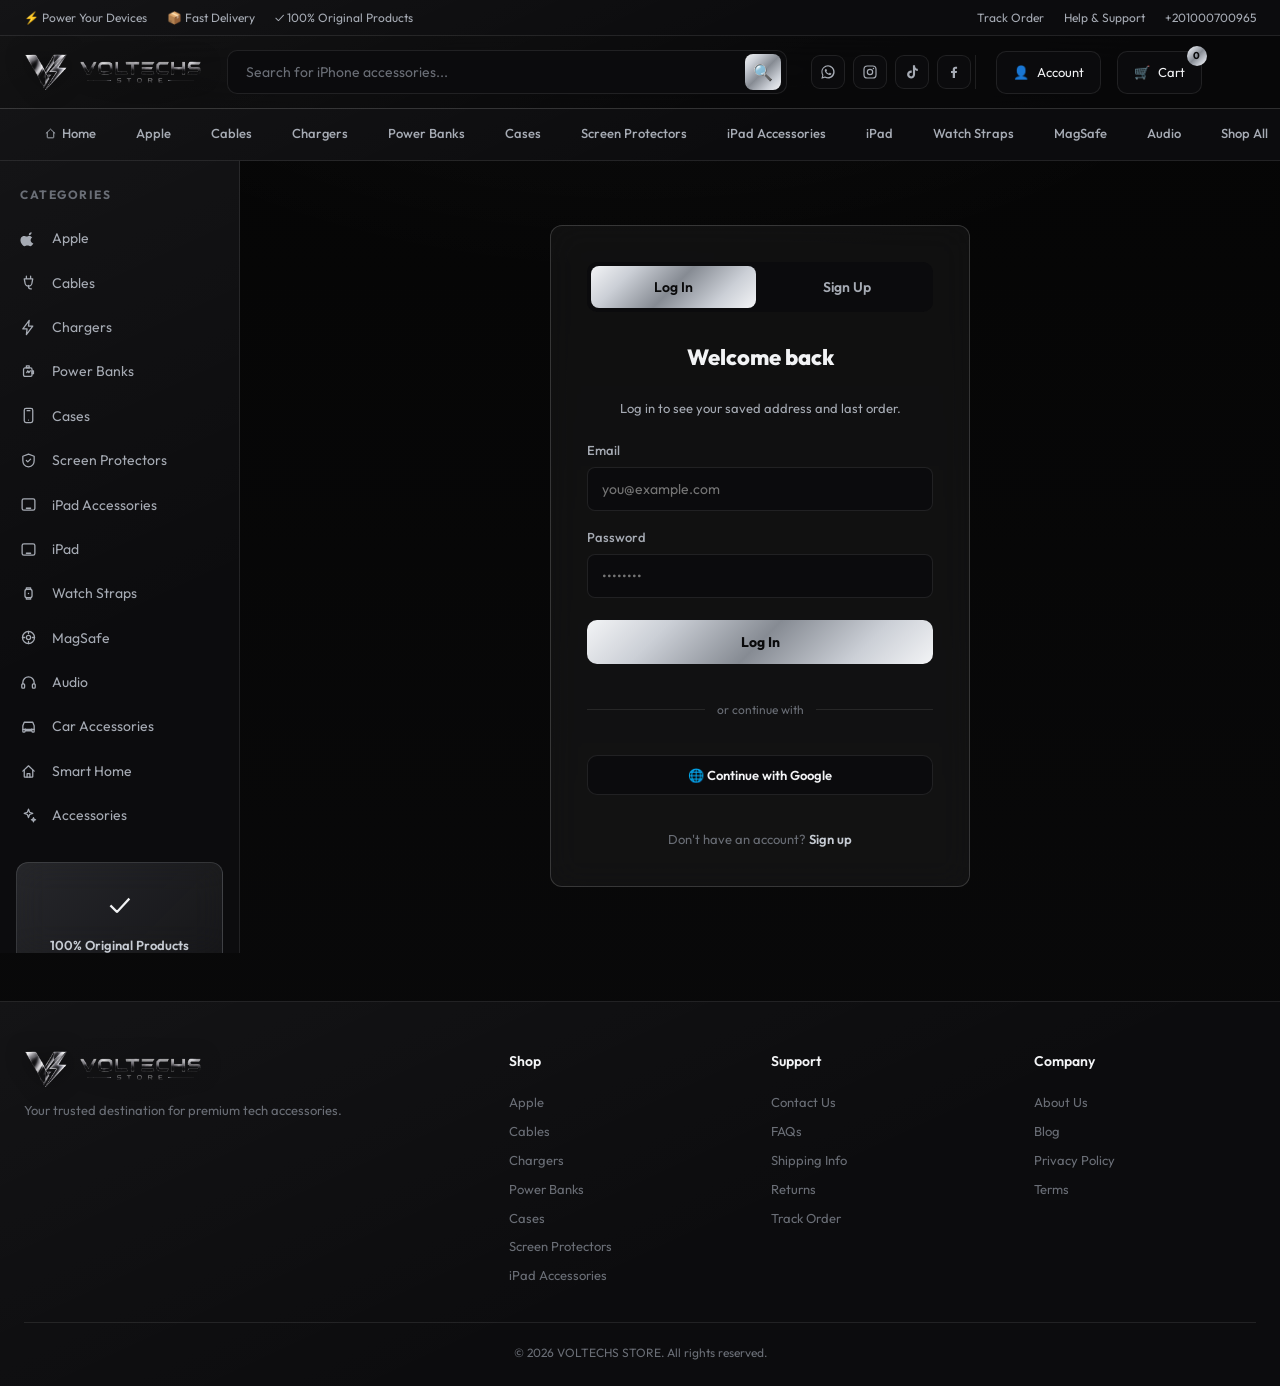
==== account.html @ 2b780be3 "Add files via upload" ====
<!DOCTYPE html>
<html lang="en">
<head>
    <meta charset="UTF-8">
    <meta name="viewport" content="width=device-width, initial-scale=1.0">
    <title>Account - VOLTECHS STORE</title>
    <link rel="stylesheet" href="styles.css">
</head>
<body>
    <div class="announcement-bar">
        <div class="container">
            <div style="display:flex;gap:20px;">
                <span>&#9889; Power Your Devices</span>
                <span>&#128230; Fast Delivery</span>
                <span>&#10003; 100% Original Products</span>
            </div>
            <div class="announcement-links">
                <a href="#">Track Order</a>
                <a href="help.html">Help &amp; Support</a>
                <a href="https://wa.me/201000700965" target="_blank">+201000700965</a>
            </div>
        </div>
    </div>
    <header class="header">
        <div class="container">
            <a href="index.html" class="logo" id="logo-container"></a>
            <div class="search-bar"><input type="text" id="search-input" placeholder="Search for iPhone accessories..." autocomplete="off"><button id="search-btn">&#128269;</button><div class="search-suggestions" id="search-suggestions"></div></div>
            <div class="header-actions">
                <div id="header-social-container"></div>
                <a href="account.html" class="header-btn">&#128100; <span class="btn-label">Account</span></a>
                <a href="cart.html" class="header-btn cart-btn">&#128722; <span class="btn-label">Cart</span> <span class="cart-count">0</span></a>
            </div>
        </div>
    </header>
    <nav class="nav-bar"><div class="container" id="nav-container"></div></nav>
    <div class="main-layout">
        <aside class="sidebar">
            <div class="sidebar-title">Categories</div>
            <div id="sidebar-container"></div>
            <div class="sidebar-badge"><div class="badge-icon">&#10003;</div><p>100% Original Products</p><span>Every item sourced directly from brands</span></div>
        </aside>
        <main class="content">
            <div id="account-container"></div>
        </main>
    </div>
    <footer class="footer">
        <div class="container">
            <div class="footer-grid">
                <div class="footer-brand"><div class="logo" id="footer-logo-container"></div><p>Your trusted destination for premium tech accessories.</p></div>
                <div class="footer-col"><h4>Shop</h4><a href="category.html?cat=apple">Apple</a><a href="category.html?cat=cables">Cables</a><a href="category.html?cat=chargers">Chargers</a><a href="category.html?cat=powerbanks">Power Banks</a><a href="category.html?cat=cases">Cases</a><a href="category.html?cat=protectors">Screen Protectors</a><a href="category.html?cat=ipadaccessories">iPad Accessories</a></div>
                <div class="footer-col"><h4>Support</h4><a href="#">Contact Us</a><a href="#">FAQs</a><a href="#">Shipping Info</a><a href="#">Returns</a><a href="#">Track Order</a></div>
                <div class="footer-col"><h4>Company</h4><a href="#">About Us</a><a href="#">Blog</a><a href="#">Privacy Policy</a><a href="#">Terms</a></div>
            </div>
            <div class="footer-bottom"><p>&copy; 2026 VOLTECHS STORE. All rights reserved.</p></div>
        </div>
    </footer>
    <script src="script.js"></script>
    <script>
        document.getElementById('logo-container').innerHTML = buildLogoHTML();
        document.getElementById('footer-logo-container').innerHTML = buildLogoHTML();
        document.getElementById('nav-container').innerHTML = buildNavLinks('account');
        document.getElementById('sidebar-container').innerHTML = buildSidebarLinks('');

        var redirectTarget = getUrlParam('redirect');
        var container = document.getElementById('account-container');

        /* Temporary state for the signup avatar/gender picker (not saved until "Create Account"). */
        var pendingGender = 'male';
        var pendingAvatarDataUrl = null;

        if (isLoggedIn()) {
            renderProfile();
        } else {
            renderAuth();
        }

        function renderAuth() {
            container.innerHTML =
                '<div class="auth-wrap">' +
                    (redirectTarget ? '<div class="auth-redirect-notice">&#128274; Log in or create an account to save your address &amp; track orders &mdash; or <a href="checkout.html" style="color:inherit;text-decoration:underline;font-weight:600;">skip and checkout as a guest</a>.</div>' : '') +
                    '<div class="auth-tabs">' +
                        '<div class="auth-tab active" id="tab-login" onclick="switchAuthTab(\'login\')">Log In</div>' +
                        '<div class="auth-tab" id="tab-signup" onclick="switchAuthTab(\'signup\')">Sign Up</div>' +
                    '</div>' +
                    '<form class="auth-form active" id="form-login">' +
                        '<div class="auth-title">Welcome back</div>' +
                        '<div class="auth-subtitle" style="text-align:center;color:var(--text-secondary);font-size:13px;margin-bottom:6px;">Log in to see your saved address and last order.</div>' +
                        '<div class="form-group"><label>Email</label><input type="email" id="login-email" placeholder="you@example.com" required></div>' +
                        '<div class="form-group"><label>Password</label><input type="password" id="login-password" placeholder="••••••••" required></div>' +
                        '<button type="submit" class="auth-submit">Log In</button>' +
                        '<div class="auth-divider">or continue with</div>' +
                        '<button type="button" class="social-btn">&#127760; Continue with Google</button>' +
                        '<div class="auth-alt">Don\'t have an account? <a onclick="switchAuthTab(\'signup\')">Sign up</a></div>' +
                    '</form>' +
                    '<form class="auth-form" id="form-signup">' +
                        '<div class="auth-title">Create your account</div>' +
                        '<div class="auth-subtitle" style="text-align:center;color:var(--text-secondary);font-size:13px;margin-bottom:6px;">Join VOLTECHS STORE for faster checkout &amp; order tracking.</div>' +
                        '<div class="form-group"><label>Full Name</label><input type="text" id="signup-name" placeholder="John Doe" required></div>' +
                        '<div class="form-group"><label>Phone Number</label><input type="tel" id="signup-phone" placeholder="+20 10 1234 5678" required></div>' +
                        '<div class="form-group"><label>Email</label><input type="email" id="signup-email" placeholder="you@example.com" required></div>' +
                        '<div class="form-group"><label>Password</label><input type="password" id="signup-password" placeholder="At least 8 characters" required minlength="8"></div>' +
                        '<div class="form-group">' +
                            '<label>Profile Picture</label>' +
                            '<div class="gender-options">' +
                                '<label class="gender-option selected" id="gopt-male"><input type="radio" name="signup-gender" value="male" checked style="display:none;"><img id="gopt-male-img" src="' + defaultAvatarForGender('male') + '" alt=""><span>Male</span></label>' +
                                '<label class="gender-option" id="gopt-female"><input type="radio" name="signup-gender" value="female" style="display:none;"><img id="gopt-female-img" src="' + defaultAvatarForGender('female') + '" alt=""><span>Female</span></label>' +
                            '</div>' +
                            '<div class="avatar-picker-row">' +
                                '<img class="avatar-picker-preview" id="signup-avatar-preview" src="' + defaultAvatarForGender('male') + '" alt="Preview">' +
                                '<div>' +
                                    '<button type="button" class="avatar-upload-btn" onclick="document.getElementById(\'signup-avatar-file\').click()">Upload your own photo</button>' +
                                    '<input type="file" id="signup-avatar-file" accept="image/*" style="display:none;">' +
                                    '<div><span class="avatar-reset-link" id="signup-avatar-reset" style="display:none;" onclick="resetSignupAvatar()">Remove photo, use default</span></div>' +
                                '</div>' +
                            '</div>' +
                        '</div>' +
                        '<button type="submit" class="auth-submit">Create Account</button>' +
                        '<div class="auth-divider">or continue with</div>' +
                        '<button type="button" class="social-btn">&#127760; Continue with Google</button>' +
                        '<div class="auth-alt">Already have an account? <a onclick="switchAuthTab(\'login\')">Log in</a></div>' +
                    '</form>' +
                '</div>';

            document.getElementById('form-login').addEventListener('submit', function(e) {
                e.preventDefault();
                var loginEmail = document.getElementById('login-email').value.trim();
                if (!loginEmail) return false;
                var existing = getCurrentUser();
                setCurrentUser({
                    name: (existing && existing.name) || loginEmail.split('@')[0],
                    phone: (existing && existing.phone) || '',
                    email: loginEmail,
                    gender: existing && existing.gender,
                    avatar: existing && existing.avatar,
                    address: existing && existing.address
                });
                afterAuthSuccess();
            });

            document.getElementById('form-signup').addEventListener('submit', function(e) {
                e.preventDefault();
                var name = document.getElementById('signup-name').value.trim();
                var phone = document.getElementById('signup-phone').value.trim();
                var email = document.getElementById('signup-email').value.trim();
                if (!name || !phone || !email) return false;
                setCurrentUser({ name: name, phone: phone, email: email, gender: pendingGender, avatar: pendingAvatarDataUrl });
                afterAuthSuccess();
            });

            ['male', 'female'].forEach(function(g) {
                document.getElementById('gopt-' + g).addEventListener('click', function() {
                    pendingGender = g;
                    document.getElementById('gopt-male').classList.toggle('selected', g === 'male');
                    document.getElementById('gopt-female').classList.toggle('selected', g === 'female');
                    document.querySelector('input[name="signup-gender"][value="' + g + '"]').checked = true;
                    if (!pendingAvatarDataUrl) {
                        document.getElementById('signup-avatar-preview').src = defaultAvatarForGender(g);
                    }
                });
            });

            document.getElementById('signup-avatar-file').addEventListener('change', function(e) {
                var file = e.target.files && e.target.files[0];
                if (!file) return;
                var reader = new FileReader();
                reader.onload = function(evt) {
                    pendingAvatarDataUrl = evt.target.result;
                    document.getElementById('signup-avatar-preview').src = pendingAvatarDataUrl;
                    document.getElementById('signup-avatar-reset').style.display = 'inline';
                };
                reader.readAsDataURL(file);
            });
        }

        function resetSignupAvatar() {
            pendingAvatarDataUrl = null;
            document.getElementById('signup-avatar-preview').src = defaultAvatarForGender(pendingGender);
            document.getElementById('signup-avatar-reset').style.display = 'none';
        }

        function switchAuthTab(which) {
            document.getElementById('tab-login').classList.toggle('active', which === 'login');
            document.getElementById('tab-signup').classList.toggle('active', which === 'signup');
            document.getElementById('form-login').classList.toggle('active', which === 'login');
            document.getElementById('form-signup').classList.toggle('active', which === 'signup');
        }

        function afterAuthSuccess() {
            updateAccountHeaderLink();
            if (redirectTarget === 'checkout') {
                window.location.href = 'checkout.html';
            } else {
                renderProfile();
            }
        }

        /* ===================== Logged-in profile view ===================== */
        function renderProfile() {
            var user = getCurrentUser() || {};
            var address = getUserAddress() || {};
            var orders = getUserOrders();

            container.innerHTML =
                '<div class="profile-wrap">' +
                    '<div class="profile-header-card">' +
                        '<div class="profile-avatar-block">' +
                            '<img id="profile-avatar-img" src="' + getUserAvatar(user) + '" alt="Profile picture">' +
                            '<div class="avatar-edit-btn" onclick="document.getElementById(\'profile-avatar-file\').click()" title="Change photo">&#9998;</div>' +
                            '<input type="file" id="profile-avatar-file" accept="image/*" style="display:none;">' +
                        '</div>' +
                        '<div class="profile-header-info">' +
                            '<h2>' + (user.name || 'My Account') + '</h2>' +
                            '<p>' + (user.email || '') + '</p>' +
                            '<p>' + (user.phone || 'No phone number saved') + '</p>' +
                        '</div>' +
                        '<button class="profile-logout-btn" onclick="logoutUser()">Log Out</button>' +
                    '</div>' +

                    '<div class="profile-section">' +
                        '<h3>&#128100; Profile</h3>' +
                        '<div class="gender-options">' +
                            '<label class="gender-option' + (user.gender === 'female' ? '' : ' selected') + '" id="pgopt-male"><img src="' + defaultAvatarForGender('male') + '" alt=""><span>Male</span></label>' +
                            '<label class="gender-option' + (user.gender === 'female' ? ' selected' : '') + '" id="pgopt-female"><img src="' + defaultAvatarForGender('female') + '" alt=""><span>Female</span></label>' +
                        '</div>' +
                        '<div class="avatar-reset-link" style="margin-top:10px;" onclick="resetProfileAvatarToDefault()">Use default picture for this gender instead of my uploaded photo</div>' +
                        '<span class="profile-saved-note" id="profile-gender-saved">Saved &#10003;</span>' +
                    '</div>' +

                    '<div class="profile-section">' +
                        '<h3>&#9993; Contact Details</h3>' +
                        '<div class="profile-grid-2">' +
                            '<div class="form-group"><label>Full Name</label><input type="text" id="prof-name" value="' + (user.name || '') + '"></div>' +
                            '<div class="form-group"><label>Phone Number</label><input type="tel" id="prof-phone" value="' + (user.phone || '') + '"></div>' +
                        '</div>' +
                        '<div class="form-group" style="margin-top:14px;"><label>Email</label><input type="email" id="prof-email" value="' + (user.email || '') + '"></div>' +
                        '<button class="profile-save-btn" onclick="saveProfileContact()">Save Changes</button>' +
                        '<span class="profile-saved-note" id="profile-contact-saved">Saved &#10003;</span>' +
                    '</div>' +

                    '<div class="profile-section">' +
                        '<h3>&#128205; Saved Address</h3>' +
                        '<div class="profile-grid-2">' +
                            '<div class="form-group"><label>Receiver Name</label><input type="text" id="addr-name" value="' + (address.name || '') + '"></div>' +
                            '<div class="form-group"><label>Phone Number</label><input type="tel" id="addr-phone" value="' + (address.phone || '') + '"></div>' +
                        '</div>' +
                        '<div class="form-group" style="margin-top:14px;"><label>Address</label><input type="text" id="addr-address" placeholder="Street, Building, Apartment" value="' + (address.address || '') + '"></div>' +
                        '<div class="profile-grid-2" style="margin-top:14px;">' +
                            '<div class="form-group"><label>City</label><input type="text" id="addr-city" value="' + (address.city || '') + '"></div>' +
                            '<div class="form-group"><label>Postal Code <span style="color:var(--text-muted);font-weight:400;">(optional)</span></label><input type="text" id="addr-zip" value="' + (address.zip || '') + '"></div>' +
                        '</div>' +
                        '<button class="profile-save-btn" onclick="saveProfileAddress()">Save Address</button>' +
                        '<span class="profile-saved-note" id="profile-address-saved">Saved &#10003;</span>' +
                        (address.address ? '' : '<p style="color:var(--text-muted);font-size:12px;margin-top:10px;">No address saved yet &mdash; it will also be saved automatically the next time you check out.</p>') +
                    '</div>' +

                    '<div class="profile-section">' +
                        '<h3>&#128230; Order History</h3>' +
                        (orders.length ? orders.map(renderOrderCard).join('') : '<p class="no-orders-note">You haven\'t placed any orders yet. Once you do, they\'ll show up here so you can see your last purchase every time you log back in.</p>') +
                    '</div>' +
                '</div>';

            document.getElementById('pgopt-male').addEventListener('click', function() { setProfileGender('male'); });
            document.getElementById('pgopt-female').addEventListener('click', function() { setProfileGender('female'); });
            document.getElementById('profile-avatar-file').addEventListener('change', function(e) {
                var file = e.target.files && e.target.files[0];
                if (!file) return;
                var reader = new FileReader();
                reader.onload = function(evt) {
                    var u = updateUserProfile({ avatar: evt.target.result });
                    document.getElementById('profile-avatar-img').src = getUserAvatar(u);
                    updateAccountHeaderLink();
                };
                reader.readAsDataURL(file);
            });
        }

        function renderOrderCard(order) {
            var d = new Date(order.date);
            var dateStr = d.toLocaleDateString('en-GB', { day: 'numeric', month: 'short', year: 'numeric' });
            var itemsHtml = order.items.map(function(i) { return i.name + ' &times; ' + i.qty; }).join('<br>');
            return '<div class="order-card">' +
                '<div class="order-card-top"><span class="order-card-num">Order #' + order.orderNum + '</span><span class="order-card-date">' + dateStr + '</span></div>' +
                '<div class="order-card-items">' + itemsHtml + '</div>' +
                '<div class="order-card-total">Total: EGP ' + order.total.toLocaleString() + '</div>' +
            '</div>';
        }

        function setProfileGender(gender) {
            var u = updateUserProfile({ gender: gender });
            document.getElementById('pgopt-male').classList.toggle('selected', gender === 'male');
            document.getElementById('pgopt-female').classList.toggle('selected', gender === 'female');
            if (!u.avatar) document.getElementById('profile-avatar-img').src = getUserAvatar(u);
            updateAccountHeaderLink();
            flashSaved('profile-gender-saved');
        }

        function resetProfileAvatarToDefault() {
            var u = updateUserProfile({ avatar: null });
            document.getElementById('profile-avatar-img').src = getUserAvatar(u);
            updateAccountHeaderLink();
            flashSaved('profile-gender-saved');
        }

        function saveProfileContact() {
            updateUserProfile({
                name: document.getElementById('prof-name').value.trim(),
                phone: document.getElementById('prof-phone').value.trim(),
                email: document.getElementById('prof-email').value.trim()
            });
            document.querySelector('.profile-header-info h2').textContent = document.getElementById('prof-name').value.trim() || 'My Account';
            document.querySelector('.profile-header-info p').textContent = document.getElementById('prof-email').value.trim();
            updateAccountHeaderLink();
            flashSaved('profile-contact-saved');
        }

        function saveProfileAddress() {
            saveUserAddress({
                name: document.getElementById('addr-name').value.trim(),
                phone: document.getElementById('addr-phone').value.trim(),
                address: document.getElementById('addr-address').value.trim(),
                city: document.getElementById('addr-city').value.trim(),
                zip: document.getElementById('addr-zip').value.trim()
            });
            flashSaved('profile-address-saved');
        }

        function flashSaved(id) {
            var el = document.getElementById(id);
            if (!el) return;
            el.classList.add('show');
            setTimeout(function() { el.classList.remove('show'); }, 1800);
        }
    </script>
</body>
</html>
---- styles.css ----
@import url('https://fonts.googleapis.com/css2?family=Outfit:wght@400;500;600;700;800&family=Cairo:wght@400;600;700&display=swap');

* { margin: 0; padding: 0; box-sizing: border-box; }
:root {
    --bg-primary: #050505; --bg-secondary: #0B0B0D; --bg-card: rgba(255,255,255,0.045); --bg-hover: rgba(255,255,255,0.09);
    --accent: #C6CBD3; --accent-hover: #EDEFF2; --accent-text: #0A0A0B; --text-primary: #F2F3F5; --text-secondary: #A6ABB4;
    --text-muted: #6A6E76; --border: rgba(255,255,255,0.09); --border-light: rgba(255,255,255,0.16); --gold: #DCDEE2; --green: #7FE0A8;
    --radius: 12px; --radius-sm: 8px;
    --metal-gradient: linear-gradient(135deg, #F3F4F6 0%, #CBCFD6 22%, #868B93 50%, #CBCFD6 78%, #F3F4F6 100%);
    --metal-gradient-hover: linear-gradient(135deg, #FFFFFF 0%, #DEE1E6 25%, #A3A8B0 50%, #DEE1E6 75%, #FFFFFF 100%);
    --glass-panel: linear-gradient(160deg, rgba(255,255,255,0.07), rgba(255,255,255,0.015) 45%, rgba(0,0,0,0.12) 100%);
}
body { font-family: 'Outfit', -apple-system, BlinkMacSystemFont, 'Segoe UI', Roboto, Arial, sans-serif; background: radial-gradient(ellipse 1200px 700px at 50% -10%, rgba(255,255,255,0.05), transparent 60%), linear-gradient(180deg, #050505 0%, #0A0A0B 100%); color: var(--text-primary); line-height: 1.6; min-height: 100vh; }
a { text-decoration: none; color: inherit; }
button { cursor: pointer; border: none; outline: none; font-family: inherit; }
.container { max-width: 1280px; margin: 0 auto; padding: 0 24px; }
.ar-text { font-family: 'Cairo', 'Outfit', sans-serif; }

.announcement-bar { background: var(--bg-secondary); border-bottom: 1px solid var(--border); padding: 8px 0; font-size: 12px; color: var(--text-secondary); }
.announcement-bar .container { display: flex; justify-content: space-between; align-items: center; }
.announcement-links { display: flex; gap: 20px; }
.announcement-links a { color: var(--text-secondary); transition: color 0.2s; }
.announcement-links a:hover { color: var(--accent); }

.header { background: linear-gradient(155deg, rgba(255,255,255,0.06), rgba(255,255,255,0.01) 60%), rgba(5,5,6,0.72); backdrop-filter: blur(18px) saturate(160%); -webkit-backdrop-filter: blur(18px) saturate(160%); border-bottom: 1px solid var(--border-light); padding: 14px 0; position: sticky; top: 0; z-index: 100; }
.header .container { display: flex; align-items: center; gap: 24px; }
.logo { display: flex; align-items: center; gap: 10px; font-size: 22px; font-weight: 800; letter-spacing: 1px; white-space: nowrap; flex-shrink: 0; }
.logo-icon { height: 38px; width: auto; display: flex; align-items: center; justify-content: center; flex-shrink: 0; }
.logo-icon img { height: 100%; width: auto; display: block; }
.logo-wordmark { height: 26px; width: auto; display: block; }
.logo span { color: var(--accent); }
.search-bar { flex: 1; max-width: 560px; position: relative; }
.search-bar input { width: 100%; padding: 12px 48px 12px 18px; background: var(--bg-secondary); border: 1px solid var(--border); border-radius: 10px; color: var(--text-primary); font-size: 14px; outline: none; transition: border-color 0.2s; font-family: inherit; }
.search-bar input::placeholder { color: var(--text-muted); }
.search-bar input:focus { border-color: var(--accent); }
.search-bar button { position: absolute; right: 6px; top: 50%; transform: translateY(-50%); background: var(--metal-gradient); color: var(--accent-text); width: 36px; height: 36px; border-radius: 8px; display: flex; align-items: center; justify-content: center; font-size: 16px; }
.header-actions { display: flex; align-items: center; gap: 16px; flex-shrink: 0; }
.header-btn { background: var(--bg-secondary); color: var(--text-primary); border: 1px solid var(--border); padding: 10px 16px; border-radius: 10px; font-size: 13px; display: flex; align-items: center; gap: 8px; transition: all 0.2s; }
.header-btn:hover { border-color: var(--accent); background: var(--bg-hover); }
.cart-btn { position: relative; }
.cart-count { position: absolute; top: -6px; right: -6px; background: var(--metal-gradient); color: var(--accent-text); font-size: 10px; font-weight: 700; width: 20px; height: 20px; border-radius: 50%; display: flex; align-items: center; justify-content: center; }

/* Search suggestions dropdown */
.search-suggestions { display: none; position: absolute; top: calc(100% + 8px); left: 0; right: 0; background: var(--bg-card); border: 1px solid var(--border-light); border-radius: 12px; overflow: hidden; z-index: 200; box-shadow: 0 12px 40px rgba(0,0,0,0.5); max-height: 420px; overflow-y: auto; }
.search-suggestions.active { display: block; }
.search-suggestion-item { display: flex; align-items: center; gap: 12px; padding: 10px 16px; transition: background 0.15s; }
.search-suggestion-item:hover { background: var(--bg-hover); }
.sugg-icon { font-size: 22px; width: 32px; text-align: center; }
.sugg-info { display: flex; flex-direction: column; gap: 2px; }
.sugg-name { font-size: 13px; font-weight: 600; }
.sugg-cat { font-size: 12px; color: var(--text-muted); }
.search-see-all { padding: 12px 16px; font-size: 13px; color: var(--accent); font-weight: 600; text-align: center; border-top: 1px solid var(--border); cursor: pointer; }
.search-see-all:hover { background: var(--bg-hover); }
.search-no-results { padding: 20px 16px; text-align: center; font-size: 13px; color: var(--text-muted); }

/* Cart toast */
.cart-toast { position: fixed; bottom: 30px; left: 50%; transform: translateX(-50%) translateY(20px); background: var(--metal-gradient); color: var(--accent-text); padding: 14px 26px; border-radius: 10px; font-size: 14px; font-weight: 600; opacity: 0; transition: all 0.3s; z-index: 999; box-shadow: 0 8px 30px rgba(198,203,211,0.4); }
.cart-toast.show { opacity: 1; transform: translateX(-50%) translateY(0); }

.nav-bar { background: var(--bg-secondary); border-bottom: 1px solid var(--border); }
.nav-bar .container { display: flex; gap: 0; overflow-x: auto; }
.nav-bar .container::-webkit-scrollbar { display: none; }
.nav-link { padding: 14px 20px; font-size: 13px; font-weight: 500; color: var(--text-secondary); white-space: nowrap; border-bottom: 2px solid transparent; transition: all 0.2s; cursor: pointer; }
.nav-link:hover, .nav-link.active { color: var(--text-primary); border-bottom-color: var(--accent); }

.main-layout { display: flex; gap: 0; min-height: calc(100vh - 200px); }
.sidebar { width: 240px; flex-shrink: 0; background: var(--bg-secondary); border-right: 1px solid var(--border); padding: 24px 0; position: sticky; top: 108px; height: calc(100vh - 108px); overflow-y: auto; }
.sidebar-title { font-size: 12px; font-weight: 700; text-transform: uppercase; letter-spacing: 1.5px; color: var(--text-muted); padding: 0 20px; margin-bottom: 12px; }
.sidebar-link { display: flex; align-items: center; gap: 12px; padding: 11px 20px; font-size: 14px; color: var(--text-secondary); transition: all 0.2s; cursor: pointer; }
.sidebar-link:hover, .sidebar-link.active { color: var(--text-primary); background: rgba(198,203,211,0.1); border-right: 3px solid var(--accent); }
.sidebar-link .icon { width: 20px; text-align: center; font-size: 14px; }
.sidebar-badge { margin: 24px 16px 0; padding: 20px; background: linear-gradient(135deg, rgba(198,203,211,0.15), rgba(198,203,211,0.05)); border: 1px solid rgba(198,203,211,0.2); border-radius: var(--radius); text-align: center; }
.sidebar-badge .badge-icon { font-size: 28px; margin-bottom: 8px; }
.sidebar-badge p { font-size: 13px; font-weight: 600; color: var(--accent); }
.sidebar-badge span { font-size: 11px; color: var(--text-muted); display: block; margin-top: 4px; }

.content { flex: 1; padding: 24px; min-width: 0; }

.hero-banner { background: linear-gradient(150deg, rgba(0,0,0,0.35), rgba(0,0,0,0.55) 45%, rgba(0,0,0,0.75) 100%), url('hero-bg.jpg'); background-size: cover; background-position: center; border: 1px solid var(--border-light); border-radius: var(--radius); padding: 48px 56px; position: relative; overflow: hidden; margin-bottom: 32px; min-height: 320px; display: flex; align-items: center; }
.hero-banner::before { content: ''; position: absolute; top: -50%; right: -20%; width: 500px; height: 500px; background: radial-gradient(circle, rgba(198,203,211,0.12) 0%, transparent 70%); pointer-events: none; }
.hero-banner::after { content: ''; position: absolute; top: -70%; left: -25%; width: 55%; height: 240%; background: linear-gradient(100deg, transparent 32%, rgba(255,255,255,0.06) 44%, rgba(255,255,255,0.18) 49%, rgba(255,255,255,0.26) 50%, rgba(255,255,255,0.18) 51%, rgba(255,255,255,0.06) 56%, transparent 68%); transform: rotate(11deg); pointer-events: none; filter: blur(1.5px); mix-blend-mode: screen; }
.hero-content { position: relative; z-index: 1; max-width: 560px; }
.hero-tag { display: inline-block; background: rgba(198,203,211,0.15); color: var(--accent); padding: 6px 14px; border-radius: 20px; font-size: 12px; font-weight: 600; letter-spacing: 1px; margin-bottom: 20px; border: 1px solid rgba(198,203,211,0.2); }
.hero-title { font-size: 42px; font-weight: 800; line-height: 1.15; margin-bottom: 16px; text-shadow: 0 2px 18px rgba(0,0,0,0.6); }
.hero-title span.hero-accent-performance { background: linear-gradient(120deg, #4fb8ff 0%, #bfe9ff 25%, #eaf6ff 50%, #bfe9ff 75%, #4fb8ff 100%); -webkit-background-clip: text; background-clip: text; -webkit-text-fill-color: transparent; color: transparent; filter: drop-shadow(0 0 10px rgba(79,184,255,0.45)); }
.hero-subtitle { font-size: 16px; color: var(--text-secondary); margin-bottom: 28px; text-shadow: 0 1px 8px rgba(0,0,0,0.5); }
.hero-btn { display: inline-flex; align-items: center; gap: 10px; background: var(--metal-gradient); color: var(--accent-text); padding: 14px 32px; border-radius: 10px; font-size: 15px; font-weight: 600; transition: all 0.3s; box-shadow: 0 4px 20px rgba(198,203,211,0.3); }
.hero-btn:hover { background: var(--accent-hover); transform: translateY(-2px); box-shadow: 0 6px 28px rgba(198,203,211,0.4); }

.trust-badges { display: grid; grid-template-columns: repeat(4, 1fr); gap: 16px; margin-bottom: 32px; }
.trust-badge { background: var(--bg-card); border: 1px solid var(--border); border-radius: var(--radius); padding: 20px; display: flex; align-items: center; gap: 14px; transition: all 0.2s; }
.trust-badge:hover { border-color: var(--accent); transform: translateY(-2px); }
.trust-badge .icon { width: 44px; height: 44px; background: rgba(198,203,211,0.1); border-radius: 10px; display: flex; align-items: center; justify-content: center; font-size: 20px; flex-shrink: 0; }
.trust-badge h4 { font-size: 13px; font-weight: 600; margin-bottom: 2px; }
.trust-badge p { font-size: 11px; color: var(--text-muted); }

.section-header { display: flex; align-items: center; justify-content: space-between; margin-bottom: 20px; }
.section-title { font-size: 22px; font-weight: 700; }
.section-link { color: var(--accent); font-size: 14px; font-weight: 500; transition: opacity 0.2s; }
.section-link:hover { opacity: 0.8; }

.category-grid { display: grid; grid-template-columns: repeat(5, 1fr); gap: 16px; margin-bottom: 40px; }
.category-card { background: var(--bg-card); border: 1px solid var(--border); border-radius: var(--radius); padding: 28px 20px; text-align: center; transition: all 0.3s; cursor: pointer; display: block; }
.category-card:hover { border-color: var(--accent); transform: translateY(-4px); box-shadow: 0 8px 32px rgba(198,203,211,0.1); }
.category-card .cat-icon { width: 64px; height: 64px; background: rgba(198,203,211,0.1); border-radius: 16px; display: flex; align-items: center; justify-content: center; font-size: 28px; margin: 0 auto 14px; transition: all 0.3s; }
.category-card:hover .cat-icon { background: var(--accent); transform: scale(1.05); }
.category-card h3 { font-size: 15px; font-weight: 600; margin-bottom: 4px; }
.category-card p { font-size: 12px; color: var(--text-muted); }

.products-grid { display: grid; grid-template-columns: repeat(auto-fill, minmax(220px, 1fr)); gap: 16px; }
.all-products-grid { display: grid; grid-template-columns: repeat(auto-fill, minmax(240px, 1fr)); gap: 20px; }

.product-card { background: var(--bg-card); border: 1px solid var(--border); border-radius: var(--radius); overflow: hidden; transition: all 0.3s; position: relative; display: block; }
.product-card:hover { border-color: var(--accent); transform: translateY(-4px); box-shadow: 0 8px 32px rgba(0,0,0,0.3); }
.product-badge { position: absolute; top: 12px; left: 12px; color: white; padding: 4px 10px; border-radius: 6px; font-size: 11px; font-weight: 700; z-index: 2; }
.product-badge.bestseller { background: var(--metal-gradient); color: var(--accent-text); }
.product-badge.new { background: linear-gradient(135deg, #9AA0AA, #54585E); }
.product-badge.sale { background: linear-gradient(135deg,#2A2A2D,#141416); color:#FF6B6B; border:1px solid rgba(255,107,107,0.45); }
.product-image { width: 100%; height: 200px; background: var(--bg-secondary); display: flex; align-items: center; justify-content: center; font-size: 60px; padding: 20px; }
.product-info { padding: 16px; }
.product-category { font-size: 11px; color: var(--text-muted); text-transform: uppercase; letter-spacing: 1px; margin-bottom: 6px; }
.product-name { font-size: 14px; font-weight: 600; margin-bottom: 8px; line-height: 1.4; display: -webkit-box; -webkit-line-clamp: 2; -webkit-box-orient: vertical; overflow: hidden; }
.product-rating { display: flex; align-items: center; gap: 6px; margin-bottom: 10px; }
.stars { color: var(--gold); font-size: 13px; letter-spacing: 1px; }
.rating-text { font-size: 12px; color: var(--text-muted); }
.product-price { display: flex; align-items: center; justify-content: space-between; }
.price { font-size: 20px; font-weight: 700; color: var(--accent); }
.price-old { font-size: 13px; color: var(--text-muted); text-decoration: line-through; margin-left: 8px; font-weight: 400; }
.add-cart-btn { width: 38px; height: 38px; background: var(--metal-gradient); color: var(--accent-text); border-radius: 10px; display: flex; align-items: center; justify-content: center; font-size: 18px; transition: all 0.2s; }
.add-cart-btn:hover { background: var(--accent-hover); transform: scale(1.1); }
.stock-tag { display: inline-block; font-size: 11px; font-weight: 600; padding: 3px 8px; border-radius: 6px; margin-bottom: 10px; }
.stock-tag.in-stock { color: #4CD964; background: rgba(76,217,100,0.12); border: 1px solid rgba(76,217,100,0.3); }
.stock-tag.out-of-stock { color: #FF6B6B; background: rgba(255,107,107,0.12); border: 1px solid rgba(255,107,107,0.35); }
.product-card.is-out-of-stock .product-image { opacity: 0.5; }

.footer { background: var(--bg-secondary); border-top: 1px solid var(--border); padding: 48px 0 24px; margin-top: 48px; }
.footer-grid { display: grid; grid-template-columns: 2fr 1fr 1fr 1fr; gap: 40px; margin-bottom: 32px; }
.footer-brand p { font-size: 13px; color: var(--text-muted); line-height: 1.6; margin-top: 12px; }
.footer-col h4 { font-size: 14px; font-weight: 600; margin-bottom: 16px; }
.footer-col a { display: block; font-size: 13px; color: var(--text-muted); padding: 4px 0; transition: color 0.2s; }
.footer-col a:hover { color: var(--accent); }
.footer-bottom { border-top: 1px solid var(--border); padding-top: 20px; text-align: center; font-size: 12px; color: var(--text-muted); }

.page-header { margin-bottom: 32px; }
.breadcrumb { font-size: 13px; color: var(--text-muted); margin-bottom: 12px; display: flex; align-items: center; gap: 8px; }
.breadcrumb a { color: var(--text-secondary); transition: color 0.2s; }
.breadcrumb a:hover { color: var(--accent); }
.page-title { font-size: 32px; font-weight: 800; margin-bottom: 8px; }
.page-description { font-size: 15px; color: var(--text-secondary); }
.filter-bar { display: flex; align-items: center; justify-content: space-between; margin-bottom: 24px; padding: 16px 20px; background: var(--bg-card); border: 1px solid var(--border); border-radius: var(--radius); }
.filter-bar .results-count { font-size: 14px; color: var(--text-secondary); }
.filter-bar .results-count strong { color: var(--text-primary); }
.sort-select { background: var(--bg-secondary); color: var(--text-primary); border: 1px solid var(--border); padding: 8px 16px; border-radius: var(--radius-sm); font-size: 13px; outline: none; }

/* ============ Account page ============ */
.auth-wrap { max-width: 420px; margin: 40px auto; background: var(--bg-card); border: 1px solid var(--border); border-radius: var(--radius); padding: 36px; }
.apple-tabs { display: flex; gap: 8px; margin-bottom: 24px; background: var(--bg-secondary); padding: 4px; border-radius: 10px; border: 1px solid var(--border); }
.apple-tab { flex: 1; text-align: center; padding: 13px 10px; border-radius: 8px; font-size: 14px; font-weight: 600; color: var(--text-secondary); transition: all 0.2s; cursor: pointer; }
.apple-tab:hover { color: var(--text-primary); }
.apple-tab.active { background: var(--metal-gradient); color: var(--accent-text); }
.apple-empty-state { grid-column: 1/-1; text-align: center; padding: 70px 20px; background: var(--bg-card); border: 1px dashed var(--border-light); border-radius: var(--radius); }
.apple-empty-state .icon { font-size: 52px; margin-bottom: 16px; opacity: 0.6; }
.apple-empty-state h3 { font-size: 20px; margin-bottom: 10px; color: var(--text-primary); }
.apple-empty-state p { color: var(--text-muted); font-size: 14px; max-width: 420px; margin: 0 auto; }
.condition-tag { display: inline-block; font-size: 10px; font-weight: 700; letter-spacing: 0.5px; text-transform: uppercase; padding: 3px 8px; border-radius: 5px; margin-bottom: 6px; background: rgba(127,224,168,0.15); color: var(--green); border: 1px solid rgba(127,224,168,0.3); }
.condition-tag.used { background: rgba(198,203,211,0.12); color: var(--text-secondary); border-color: var(--border-light); }

.auth-tabs { display: flex; gap: 8px; margin-bottom: 28px; background: var(--bg-secondary); padding: 4px; border-radius: 10px; }
.auth-tab { flex: 1; text-align: center; padding: 10px; border-radius: 8px; font-size: 14px; font-weight: 600; color: var(--text-secondary); transition: all 0.2s; }
.auth-tab.active { background: var(--metal-gradient); color: var(--accent-text); }
.auth-form { display: none; flex-direction: column; gap: 16px; }
.auth-form.active { display: flex; }
.form-group { display: flex; flex-direction: column; gap: 6px; }
.form-group label { font-size: 13px; color: var(--text-secondary); font-weight: 500; }
.form-group input { background: var(--bg-secondary); border: 1px solid var(--border); border-radius: 8px; padding: 12px 14px; color: var(--text-primary); font-size: 14px; outline: none; font-family: inherit; transition: border-color .2s; }
.form-group input:focus { border-color: var(--accent); }
.auth-submit { background: var(--metal-gradient); color: var(--accent-text); padding: 13px; border-radius: 10px; font-size: 14px; font-weight: 700; margin-top: 6px; transition: background .2s; }
.auth-submit:hover { background: var(--accent-hover); }
.auth-alt { text-align: center; font-size: 13px; color: var(--text-muted); margin-top: 18px; }
.auth-alt a { color: var(--accent); font-weight: 600; }
.auth-title { font-size: 22px; font-weight: 800; margin-bottom: 6px; text-align: center; }
.auth-subtitle { font-size: 13px; color: var(--text-muted); text-align: center; margin-bottom: 24px; }
.auth-divider { display: flex; align-items: center; gap: 12px; margin: 20px 0; color: var(--text-muted); font-size: 12px; }
.auth-divider::before, .auth-divider::after { content: ''; flex: 1; height: 1px; background: var(--border); }
.social-btn { display: flex; align-items: center; justify-content: center; gap: 10px; background: var(--bg-secondary); border: 1px solid var(--border); border-radius: 10px; padding: 11px; font-size: 13px; font-weight: 600; color: var(--text-primary); transition: all .2s; }
.social-btn:hover { border-color: var(--accent); background: var(--bg-hover); }

/* ============ Cart page ============ */
.cart-layout { display: grid; grid-template-columns: 1fr 340px; gap: 24px; align-items: start; }
.cart-items { background: var(--bg-card); border: 1px solid var(--border); border-radius: var(--radius); overflow: hidden; }
.cart-item { display: flex; align-items: center; gap: 16px; padding: 18px 20px; border-bottom: 1px solid var(--border); }
.cart-item:last-child { border-bottom: none; }
.cart-item-img { width: 72px; height: 72px; background: var(--bg-secondary); border-radius: 10px; display: flex; align-items: center; justify-content: center; font-size: 32px; flex-shrink: 0; }
.cart-item-info { flex: 1; min-width: 0; }
.cart-item-name { font-size: 14px; font-weight: 600; margin-bottom: 4px; }
.cart-item-cat { font-size: 12px; color: var(--text-muted); margin-bottom: 8px; }
.cart-item-price { font-size: 15px; font-weight: 700; color: var(--accent); }
.cart-item-actions { display: flex; align-items: center; gap: 14px; flex-shrink: 0; }
.cart-qty-ctrls { display: flex; border: 1px solid var(--border); border-radius: var(--radius-sm); overflow: hidden; }
.cart-qty-btn { width: 32px; height: 32px; background: var(--bg-secondary); color: var(--text-primary); font-size: 16px; display: flex; align-items: center; justify-content: center; }
.cart-qty-btn:hover { background: var(--bg-hover); }
.cart-qty-val { width: 40px; height: 32px; text-align: center; font-size: 14px; font-weight: 600; background: var(--bg-primary); color: var(--text-primary); border: none; border-left: 1px solid var(--border); border-right: 1px solid var(--border); }
.cart-remove-btn { color: var(--text-muted); font-size: 13px; transition: color .2s; }
.cart-remove-btn:hover { color: #E53935; }
.cart-item-subtotal { width: 90px; text-align: right; font-size: 15px; font-weight: 700; flex-shrink: 0; }
.cart-summary { background: var(--bg-card); border: 1px solid var(--border); border-radius: var(--radius); padding: 24px; position: sticky; top: 130px; }
.cart-summary h3 { font-size: 17px; font-weight: 700; margin-bottom: 18px; }
.summary-row { display: flex; justify-content: space-between; font-size: 14px; color: var(--text-secondary); margin-bottom: 12px; }
.summary-row.total { font-size: 17px; font-weight: 700; color: var(--text-primary); border-top: 1px solid var(--border); padding-top: 14px; margin-top: 14px; }
.checkout-btn { display: block; width: 100%; text-align: center; background: var(--metal-gradient); color: var(--accent-text); padding: 14px; border-radius: 10px; font-size: 15px; font-weight: 700; margin-top: 20px; transition: all .2s; }
.checkout-btn:hover { background: var(--accent-hover); transform: translateY(-2px); }
.empty-cart { text-align: center; padding: 80px 20px; }
.empty-cart .icon { font-size: 64px; margin-bottom: 16px; }
.empty-cart h3 { font-size: 20px; margin-bottom: 8px; }
.empty-cart p { color: var(--text-muted); margin-bottom: 24px; }

/* ============ Checkout page ============ */
.checkout-layout { display: grid; grid-template-columns: 1fr 340px; gap: 24px; align-items: start; }
.checkout-section { background: var(--bg-card); border: 1px solid var(--border); border-radius: var(--radius); padding: 24px; margin-bottom: 20px; }
.checkout-section h3 { font-size: 16px; font-weight: 700; margin-bottom: 16px; display: flex; align-items: center; gap: 10px; }
.checkout-section h3 .step-num { width: 24px; height: 24px; background: var(--metal-gradient); color: var(--accent-text); border-radius: 50%; display: flex; align-items: center; justify-content: center; font-size: 12px; }
.form-row { display: grid; grid-template-columns: 1fr 1fr; gap: 14px; }
.payment-options { display: flex; flex-direction: column; gap: 12px; }
.payment-option { display: flex; align-items: center; gap: 14px; padding: 16px; background: var(--bg-secondary); border: 1.5px solid var(--border); border-radius: 10px; cursor: pointer; transition: all .2s; }
.payment-option:hover { border-color: var(--border-light); }
.payment-option.selected { border-color: var(--accent); background: rgba(198,203,211,0.08); }
.payment-option input[type=radio] { width: 18px; height: 18px; accent-color: var(--accent); }
.payment-option .pay-icon { font-size: 22px; width: 32px; text-align: center; }
.payment-option .pay-label { font-weight: 600; font-size: 14px; }
.payment-option .pay-sub { font-size: 12px; color: var(--text-muted); }
.card-fields { display: none; flex-direction: column; gap: 14px; margin-top: 14px; padding-top: 14px; border-top: 1px solid var(--border); }
.card-fields.active { display: flex; }
.place-order-btn { display: block; width: 100%; text-align: center; background: var(--metal-gradient); color: var(--accent-text); padding: 15px; border-radius: 10px; font-size: 15px; font-weight: 700; transition: all .2s; }
.place-order-btn:hover { background: var(--accent-hover); }
.order-confirm { text-align: center; padding: 60px 20px; }
.order-confirm .icon { width: 88px; height: 88px; background: rgba(127,224,168,0.1); border: 2px solid var(--green); color: var(--green); border-radius: 50%; display: flex; align-items: center; justify-content: center; font-size: 42px; margin: 0 auto 24px; }
.order-confirm h2 { font-size: 26px; font-weight: 800; margin-bottom: 10px; }
.order-confirm p { color: var(--text-secondary); margin-bottom: 6px; }
.order-confirm .order-num { display: inline-block; background: var(--bg-card); border: 1px solid var(--border); padding: 10px 20px; border-radius: 10px; font-weight: 700; color: var(--accent); margin: 16px 0 28px; }

@media (max-width: 1024px) { .sidebar { display: none; } .category-grid { grid-template-columns: repeat(3, 1fr); } .trust-badges { grid-template-columns: repeat(2, 1fr); } .footer-grid { grid-template-columns: repeat(2, 1fr); } .cart-layout, .checkout-layout { grid-template-columns: 1fr; } }
@media (max-width: 768px) { .category-grid { grid-template-columns: repeat(2, 1fr); } .products-grid, .all-products-grid { grid-template-columns: repeat(2, 1fr); } .hero-title { font-size: 26px; } .form-row { grid-template-columns: 1fr; } .cart-item { flex-wrap: wrap; } }
@media (max-width: 480px) { .category-grid, .products-grid, .all-products-grid, .trust-badges, .footer-grid { grid-template-columns: 1fr; } }
::-webkit-scrollbar { width: 8px; } ::-webkit-scrollbar-track { background: var(--bg-primary); } ::-webkit-scrollbar-thumb { background: var(--border); border-radius: 4px; }

/* ============ Modern icon sizing (replaces emoji icons) ============ */
.sidebar-link .icon svg { width: 17px; height: 17px; display: block; }
.cat-icon svg { width: 30px; height: 30px; }
.nav-home-icon { width: 13px; height: 13px; vertical-align: -2px; margin-right: 2px; }
.category-grid { grid-template-columns: repeat(6, 1fr); }
@media (max-width: 1200px) { .category-grid { grid-template-columns: repeat(3, 1fr); } }
@media (max-width: 480px) { .category-grid { grid-template-columns: repeat(2, 1fr) !important; } }

/* ============ "V" brand watermark on product artwork ============ */
.product-image, .pd-img { position: relative; }
.v-watermark { position: absolute; left: 10px; bottom: 10px; width: 26px; height: 26px; background: rgba(7,11,20,0.55); backdrop-filter: blur(2px); border: 1px solid rgba(255,255,255,0.15); border-radius: 7px; display: flex; align-items: center; justify-content: center; color: var(--accent); opacity: 0.85; pointer-events: none; z-index: 2; }
.v-watermark svg { width: 15px; height: 15px; }

/* ============ Header social icons (WhatsApp / Instagram / TikTok) ============ */
.header-social { display: flex; align-items: center; gap: 8px; padding-right: 4px; border-right: 1px solid var(--border); margin-right: 4px; }
.social-icon-link { width: 34px; height: 34px; display: flex; align-items: center; justify-content: center; border-radius: 9px; background: var(--bg-secondary); border: 1px solid var(--border); color: var(--text-secondary); transition: all 0.2s; }
.social-icon-link svg { width: 16px; height: 16px; }
.social-icon-link:hover { color: var(--accent); border-color: var(--accent); background: var(--bg-hover); transform: translateY(-2px); }
@media (max-width: 1024px) { .header-social { display: none; } }

/* ============ Checkout: field validation errors ============ */
.form-group.error input { border-color: #E53935 !important; background: rgba(229,57,53,0.06); }
.form-group .field-error { display: none; font-size: 12px; color: #E53935; margin-top: 2px; }
.form-group.error .field-error { display: block; }
.form-group.shake { animation: shakeField 0.4s; }
@keyframes shakeField { 10%,90%{transform:translateX(-1px);} 20%,80%{transform:translateX(2px);} 30%,50%,70%{transform:translateX(-4px);} 40%,60%{transform:translateX(4px);} }

/* ============ Checkout: InstaPay payment box ============ */
.instapay-box { background: var(--bg-secondary); border: 1px solid var(--border-light); border-radius: 10px; padding: 18px; margin-top: 14px; }
.instapay-row { display: flex; justify-content: space-between; align-items: center; padding: 8px 0; border-bottom: 1px solid var(--border); }
.instapay-row:last-of-type { border-bottom: none; }
.instapay-label { font-size: 13px; color: var(--text-muted); }
.instapay-value { font-size: 15px; font-weight: 700; color: var(--accent); direction: ltr; }
.instapay-note { font-size: 13px; color: var(--text-secondary); line-height: 1.6; margin: 14px 0; }
.whatsapp-btn { display: inline-flex; align-items: center; gap: 10px; background: #25D366; color: #06210F; padding: 12px 22px; border-radius: 10px; font-size: 14px; font-weight: 700; transition: all 0.2s; }
.whatsapp-btn:hover { background: #1EBE5A; transform: translateY(-2px); }

/* ============ Login gate on checkout ============ */
.login-gate .icon { color: var(--accent); }

/* ============ Auth redirect notice ============ */
.auth-redirect-notice { background: rgba(198,203,211,0.1); border: 1px solid rgba(198,203,211,0.25); color: var(--accent); font-size: 13px; padding: 12px 16px; border-radius: 10px; margin-bottom: 20px; text-align: center; }

/* ============ Homepage polish: scroll reveal, hover motion ============ */
.reveal-on-scroll { opacity: 0; transform: translateY(24px); transition: opacity 0.6s ease, transform 0.6s ease; }
.reveal-on-scroll.revealed { opacity: 1; transform: translateY(0); }
.category-card { position: relative; overflow: hidden; }
.category-card::after { content: ''; position: absolute; inset: 0; background: radial-gradient(circle at 50% 0%, rgba(198,203,211,0.14), transparent 70%); opacity: 0; transition: opacity 0.3s; pointer-events: none; }
.category-card:hover::after { opacity: 1; }
.product-card { position: relative; }
.product-card:active { transform: translateY(-2px) scale(0.99); }
.hero-banner { position: relative; }
@keyframes floatBolt { 0%,100% { transform: translateY(0); } 50% { transform: translateY(-10px); } }
.hero-btn svg { vertical-align: -2px; }

/* ===================== Profile page ===================== */
.profile-wrap { display: flex; flex-direction: column; gap: 20px; }
.profile-header-card { display: flex; align-items: center; gap: 22px; background: var(--bg-card); border: 1px solid var(--border); border-radius: var(--radius); padding: 28px; flex-wrap: wrap; }
.profile-avatar-block { position: relative; flex-shrink: 0; }
.profile-avatar-block img { width: 92px; height: 92px; border-radius: 50%; object-fit: cover; border: 2px solid var(--border-light); background: var(--bg-secondary); display: block; }
.avatar-edit-btn { position: absolute; bottom: -2px; right: -2px; width: 30px; height: 30px; border-radius: 50%; background: var(--metal-gradient); color: var(--accent-text); display: flex; align-items: center; justify-content: center; font-size: 14px; border: 3px solid var(--bg-card); }
.profile-header-info { flex: 1; min-width: 200px; }
.profile-header-info h2 { font-size: 20px; font-weight: 800; margin-bottom: 4px; }
.profile-header-info p { color: var(--text-secondary); font-size: 13px; margin: 2px 0; }
.profile-logout-btn { background: var(--bg-secondary); border: 1px solid var(--border); color: var(--text-primary); padding: 10px 18px; border-radius: 10px; font-size: 13px; font-weight: 600; transition: all .2s; }
.profile-logout-btn:hover { border-color: #E53935; color: #E53935; }
.profile-section { background: var(--bg-card); border: 1px solid var(--border); border-radius: var(--radius); padding: 24px 28px; }
.profile-section h3 { font-size: 15px; font-weight: 700; margin-bottom: 16px; display: flex; align-items: center; gap: 8px; }
.profile-grid-2 { display: grid; grid-template-columns: 1fr 1fr; gap: 14px; }
@media (max-width: 640px) { .profile-grid-2 { grid-template-columns: 1fr; } }
.gender-options { display: flex; gap: 12px; margin-top: 6px; }
.gender-option { flex: 1; display: flex; align-items: center; gap: 10px; padding: 12px 14px; border: 1px solid var(--border); border-radius: 10px; cursor: pointer; transition: all .2s; background: var(--bg-secondary); }
.gender-option.selected { border-color: var(--accent); background: rgba(198,203,211,0.08); }
.gender-option img { width: 32px; height: 32px; border-radius: 50%; }
.gender-option span { font-size: 13px; font-weight: 600; }
.avatar-picker-row { display: flex; align-items: center; gap: 16px; margin-top: 6px; flex-wrap: wrap; }
.avatar-picker-preview { width: 64px; height: 64px; border-radius: 50%; object-fit: cover; border: 2px solid var(--border-light); background: var(--bg-secondary); }
.avatar-upload-btn { background: var(--bg-secondary); border: 1px solid var(--border); color: var(--text-primary); padding: 9px 16px; border-radius: 8px; font-size: 13px; font-weight: 600; }
.avatar-upload-btn:hover { border-color: var(--accent); }
.avatar-reset-link { font-size: 12px; color: var(--text-muted); text-decoration: underline; cursor: pointer; }
.profile-save-btn { background: var(--metal-gradient); color: var(--accent-text); padding: 11px 20px; border-radius: 10px; font-size: 13px; font-weight: 700; margin-top: 16px; }
.profile-save-btn:hover { background: var(--accent-hover); }
.profile-saved-note { font-size: 12px; color: var(--green); margin-left: 12px; opacity: 0; transition: opacity .2s; }
.profile-saved-note.show { opacity: 1; }
.order-card { border: 1px solid var(--border); border-radius: 10px; padding: 16px 18px; margin-bottom: 12px; }
.order-card:last-child { margin-bottom: 0; }
.order-card-top { display: flex; justify-content: space-between; align-items: center; margin-bottom: 8px; flex-wrap: wrap; gap: 6px; }
.order-card-num { font-weight: 700; font-size: 14px; }
.order-card-date { font-size: 12px; color: var(--text-muted); }
.order-card-items { font-size: 13px; color: var(--text-secondary); line-height: 1.7; }
.order-card-total { font-weight: 700; color: var(--accent); margin-top: 8px; font-size: 14px; }
.no-orders-note { color: var(--text-muted); font-size: 13px; }

/* ============================================================
   METAL / SILVER / GLASS THEME — surface polish
   ============================================================ */
.trust-badge, .category-card, .product-card, .filter-bar, .auth-wrap,
.cart-items, .cart-summary, .checkout-section, .order-confirm .order-num,
.profile-header-card, .profile-section, .search-suggestions, .sidebar-badge,
.order-card {
    backdrop-filter: blur(16px) saturate(150%);
    -webkit-backdrop-filter: blur(16px) saturate(150%);
    border-color: var(--border-light);
}
.nav-bar, .sidebar, .footer, .announcement-bar {
    background: linear-gradient(155deg, rgba(255,255,255,0.035), rgba(255,255,255,0.005) 60%), var(--bg-secondary);
}
.sidebar-badge { background: linear-gradient(135deg, rgba(198,203,211,0.14), rgba(198,203,211,0.04)); border: 1px solid rgba(198,203,211,0.18); }
.sidebar-badge p, .hero-tag, .auth-redirect-notice { color: var(--accent); }
::-webkit-scrollbar-thumb { background: linear-gradient(180deg, #8a8f97, #4d5158); }
.logo-icon img, .logo-wordmark { filter: drop-shadow(0 2px 10px rgba(0,0,0,0.55)); }
.header-btn:hover, .social-icon-link:hover { box-shadow: 0 0 0 1px rgba(198,203,211,0.25) inset; }
.stars { text-shadow: 0 0 6px rgba(220,222,226,0.35); }

/* ============================================================
   MOBILE RESPONSIVENESS OVERHAUL
   ============================================================ */
@media (max-width: 1024px) {
    .sidebar { display: none; }
   
    .category-grid { grid-template-columns: repeat(3, 1fr); }
    .trust-badges { grid-template-columns: repeat(2, 1fr); }
    .footer-grid { grid-template-columns: repeat(2, 1fr); }
    .cart-layout, .checkout-layout { grid-template-columns: 1fr; }
    .cart-summary { position: static; }
}

@media (max-width: 860px) {
    .header .container { flex-wrap: wrap; row-gap: 12px; }
    .logo { order: 1; }
    .header-actions { order: 2; margin-left: auto; }
    .search-bar { order: 3; flex-basis: 100%; max-width: 100%; }
    .announcement-bar .container { flex-direction: column; align-items: flex-start; gap: 4px; }
    .announcement-bar div[style] { flex-wrap: wrap; gap: 10px !important; }
    .hero-banner { padding: 36px 28px; }
    .hero-title { font-size: 28px; }
    .profile-header-card { text-align: center; justify-content: center; }
}

@media (max-width: 768px) {
    .category-grid { grid-template-columns: repeat(2, 1fr); }
    .products-grid, .all-products-grid { grid-template-columns: repeat(2, 1fr); }
    .hero-title { font-size: 24px; }
    .form-row { grid-template-columns: 1fr; }
    .cart-item { flex-wrap: wrap; }
    .container { padding: 0 18px; }
    .content { padding: 18px; }
}

@media (max-width: 640px) {
    .header { padding: 10px 0; }
    .header .container { gap: 12px; }
    .logo-icon { height: 30px; }
    .logo-wordmark { height: 19px; }
    .header-btn { padding: 9px 12px; font-size: 15px; }
    .header-btn .btn-label { display: none; }
    .cart-count { top: -5px; right: -5px; }
    .search-bar input { padding: 11px 44px 11px 14px; font-size: 13px; }
    .announcement-bar { font-size: 11px; padding: 6px 0; }
    .announcement-links { gap: 12px; }
    .nav-link { padding: 12px 14px; font-size: 12px; }
    .hero-banner { padding: 28px 20px; border-radius: 14px; }
    .hero-tag { font-size: 11px; padding: 5px 12px; margin-bottom: 14px; }
    .hero-title { font-size: 21px; margin-bottom: 12px; }
    .hero-subtitle { font-size: 13px; margin-bottom: 20px; }
    .hero-btn { padding: 12px 24px; font-size: 14px; width: 100%; justify-content: center; }
    .trust-badges { grid-template-columns: repeat(2, 1fr); gap: 10px; }
    .trust-badge { padding: 14px; gap: 10px; }
    .trust-badge h4 { font-size: 12px; }
    .trust-badge p { font-size: 10px; }
    .section-title { font-size: 18px; }
    .category-card { padding: 20px 12px; }
    .category-card .cat-icon { width: 50px; height: 50px; margin-bottom: 10px; }
    .category-card h3 { font-size: 13px; }
    .category-card p { font-size: 11px; }
    .product-image { height: 150px; font-size: 42px; padding: 12px; }
    .product-info { padding: 12px; }
    .product-name { font-size: 13px; }
    .price { font-size: 17px; }
    .footer { padding: 32px 0 18px; }
    .footer-grid { grid-template-columns: 1fr 1fr; gap: 24px; }
    .footer-brand { grid-column: 1 / -1; }
    .cart-item-img { width: 56px; height: 56px; font-size: 24px; }
    .cart-item-actions { flex-wrap: wrap; gap: 10px; }
    .cart-item-subtotal { text-align: left; width: auto; }
    .auth-wrap { margin: 20px auto; padding: 24px 20px; max-width: calc(100% - 32px); }
    .checkout-section { padding: 18px; }
    .profile-header-card { padding: 20px 16px; flex-direction: column; }
    .profile-grid-2 { grid-template-columns: 1fr; }
    .gender-options { flex-direction: column; }
    .order-confirm { padding: 44px 16px; }
    .order-confirm h2 { font-size: 21px; }
    .page-title { font-size: 24px; }
    .filter-bar { flex-wrap: wrap; gap: 10px; }
}

@media (max-width: 480px) {
    .category-grid, .products-grid, .all-products-grid, .trust-badges, .footer-grid { grid-template-columns: repeat(2, 1fr) !important; }
   
}

@media (max-width: 380px) {
    .category-grid, .products-grid, .all-products-grid, .trust-badges { grid-template-columns: 1fr !important; }
    .footer-grid { grid-template-columns: 1fr !important; }
}
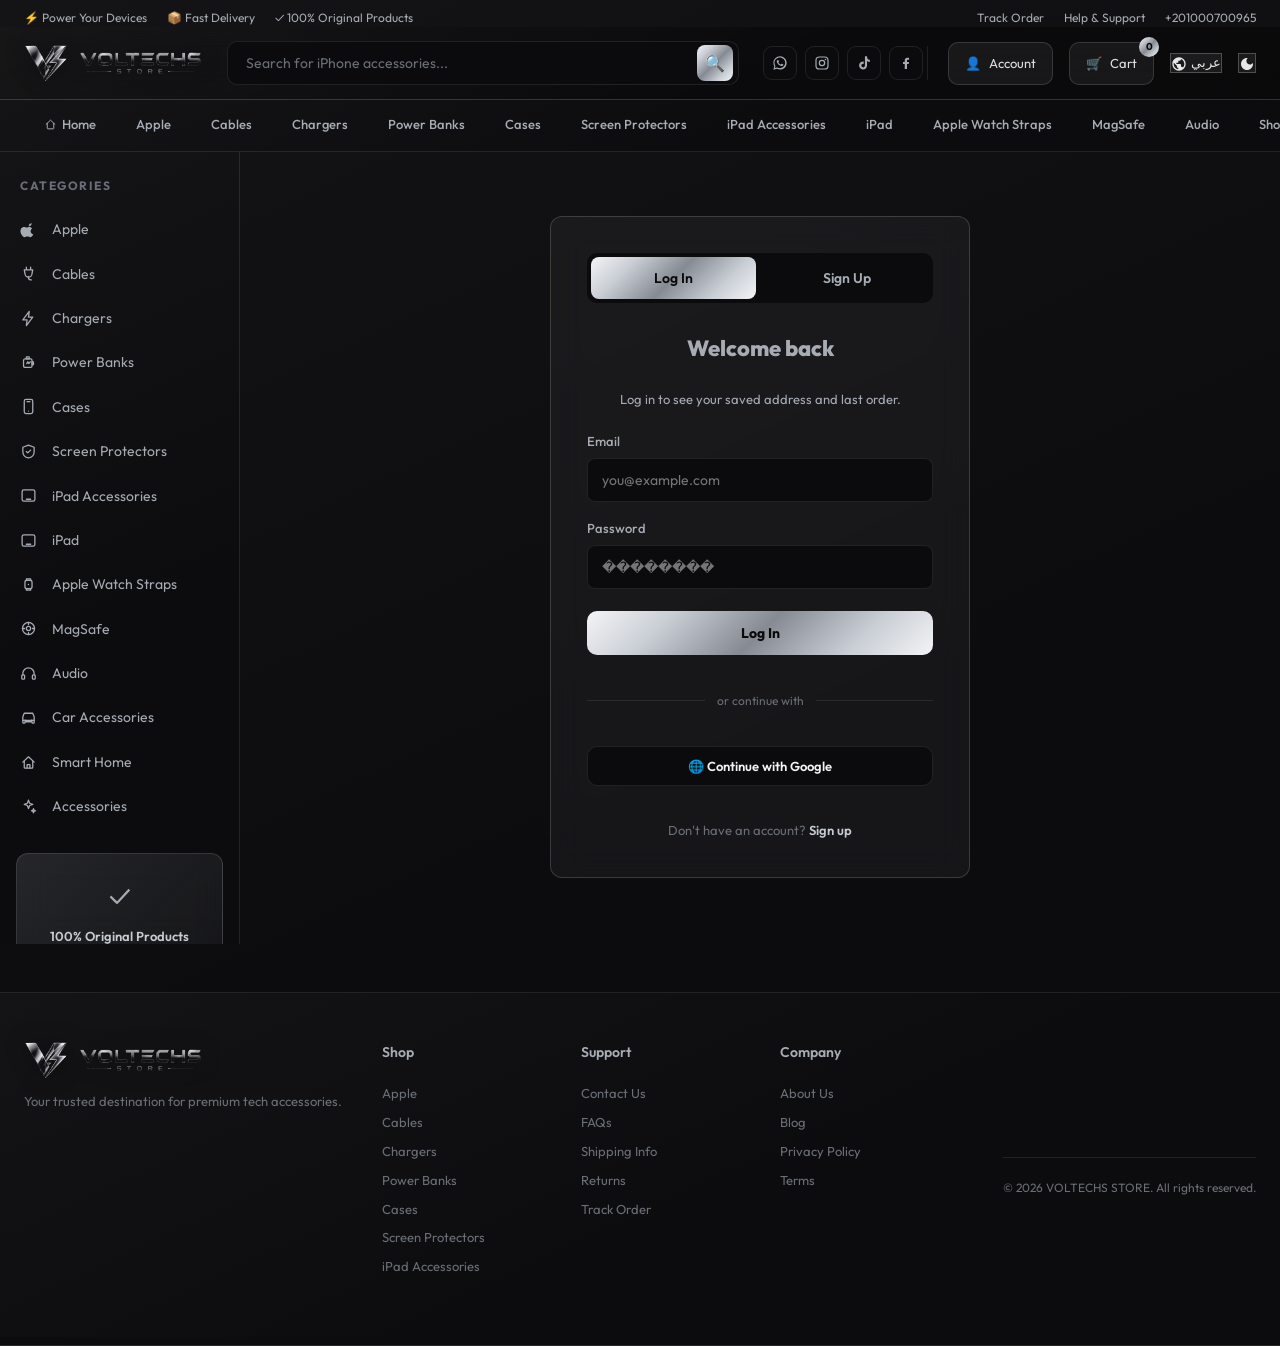
==== commit 143f9f43: "Add files via upload" ====
--- a/account.html
+++ b/account.html
@@ -15,27 +15,34 @@
                 <span>&#10003; 100% Original Products</span>
             </div>
             <div class="announcement-links">
-                <a href="#">Track Order</a>
-                <a href="help.html">Help &amp; Support</a>
+                <a href="#" data-translate="Track Order">Track Order</a>
+                <a href="help.html" data-translate="Help &amp; Support">Help &amp; Support</a>
                 <a href="https://wa.me/201000700965" target="_blank">+201000700965</a>
+                        <div class="mobile-social-row" style="display:none;justify-content:center;gap:12px;padding:4px 0;">
+                <a href="https://www.facebook.com" target="_blank" class="mobile-social-icon" style="width:28px;height:28px;border-radius:7px;background:rgba(255,255,255,0.08);border:1px solid rgba(255,255,255,0.15);display:flex;align-items:center;justify-content:center;color:inherit;"><svg viewBox="0 0 24 24" width="13" height="13" fill="currentColor"><path d="M18 2h-3a5 5 0 0 0-5 5v3H7v4h3v8h4v-8h3l1-4h-4V7a1 1 0 0 1 1-1h3z"/></svg></a>
+                <a href="https://www.tiktok.com" target="_blank" class="mobile-social-icon" style="width:28px;height:28px;border-radius:7px;background:rgba(255,255,255,0.08);border:1px solid rgba(255,255,255,0.15);display:flex;align-items:center;justify-content:center;color:inherit;"><svg viewBox="0 0 24 24" width="13" height="13" fill="currentColor"><path d="M19.59 6.69a4.83 4.83 0 0 1-3.77-4.25V2h-3.45v13.67a2.89 2.89 0 0 1-2.88 2.5 2.89 2.89 0 0 1-2.89-2.89 2.89 2.89 0 0 1 2.89-2.89c.28 0 .54.04.79.1V9.01a6.32 6.32 0 0 0-.79-.05 6.34 6.34 0 0 0-6.34 6.34 6.34 6.34 0 0 0 6.34 6.34 6.34 6.34 0 0 0 6.33-6.34V8.69a8.18 8.18 0 0 0 4.78 1.52V6.75a4.85 4.85 0 0 1-1.01-.06z"/></svg></a>
+                <a href="https://www.instagram.com" target="_blank" class="mobile-social-icon" style="width:28px;height:28px;border-radius:7px;background:rgba(255,255,255,0.08);border:1px solid rgba(255,255,255,0.15);display:flex;align-items:center;justify-content:center;color:inherit;"><svg viewBox="0 0 24 24" width="13" height="13" fill="none" stroke="currentColor" stroke-width="2"><rect x="2" y="2" width="20" height="20" rx="5" ry="5"/><path d="M16 11.37A4 4 0 1 1 12.63 8 4 4 0 0 1 16 11.37z"/><line x1="17.5" y1="6.5" x2="17.51" y2="6.5"/></svg></a>
+                <a href="https://wa.me/201000700965" target="_blank" class="mobile-social-icon" style="width:28px;height:28px;border-radius:7px;background:rgba(255,255,255,0.08);border:1px solid rgba(255,255,255,0.15);display:flex;align-items:center;justify-content:center;color:inherit;"><svg viewBox="0 0 24 24" width="13" height="13" fill="currentColor"><path d="M17.472 14.382c-.297-.149-1.758-.867-2.03-.967-.273-.099-.471-.148-.67.15-.197.297-.767.966-.94 1.164-.173.199-.347.223-.644.075-.297-.15-1.255-.463-2.39-1.475-.883-.788-1.48-1.761-1.653-2.059-.173-.297-.018-.458.13-.606.134-.133.298-.347.446-.52.149-.174.198-.298.298-.497.099-.198.05-.371-.025-.52-.075-.149-.669-1.612-.916-2.207-.242-.579-.487-.5-.669-.51-.173-.008-.371-.01-.57-.01-.198 0-.52.074-.792.372-.272.297-1.04 1.016-1.04 2.479 0 1.462 1.065 2.875 1.213 3.074.149.198 2.096 3.2 5.077 4.487.709.306 1.262.489 1.694.625.712.227 1.36.195 1.871.118.571-.085 1.758-.719 2.006-1.413.248-.694.248-1.289.173-1.413-.074-.124-.272-.198-.57-.347m-5.421 7.403h-.004a9.87 9.87 0 01-5.031-1.378l-.361-.214-3.741.982.998-3.648-.235-.374a9.86 9.86 0 01-1.51-5.26c.001-5.45 4.436-9.884 9.888-9.884 2.64 0 5.122 1.03 6.988 2.898a9.825 9.825 0 012.893 6.994c-.003 5.45-4.437 9.884-9.885 9.884m8.413-18.297A11.815 11.815 0 0012.05 0C5.495 0 .16 5.335.157 11.892c0 2.096.547 4.142 1.588 5.945L.057 24l6.305-1.654a11.882 11.882 0 005.683 1.448h.005c6.554 0 11.89-5.335 11.893-11.893a11.821 11.821 0 00-3.48-8.413z"/></svg></a>
             </div>
         </div>
     </div>
     <header class="header">
         <div class="container">
             <a href="index.html" class="logo" id="logo-container"></a>
-            <div class="search-bar"><input type="text" id="search-input" placeholder="Search for iPhone accessories..." autocomplete="off"><button id="search-btn">&#128269;</button><div class="search-suggestions" id="search-suggestions"></div></div>
+            <div class="search-bar"><input type="text" id="search-input" placeholder="Search for iPhone accessories..." data-translate-placeholder="Search for iPhone accessories..." autocomplete="off"><button id="search-btn">&#128269;</button><div class="search-suggestions" id="search-suggestions"></div></div>
             <div class="header-actions">
                 <div id="header-social-container"></div>
-                <a href="account.html" class="header-btn">&#128100; <span class="btn-label">Account</span></a>
-                <a href="cart.html" class="header-btn cart-btn">&#128722; <span class="btn-label">Cart</span> <span class="cart-count">0</span></a>
+                <a href="account.html" class="header-btn">&#128100; <span class="btn-label" data-translate="Account">Account</span></a>
+                <a href="cart.html" class="header-btn cart-btn">&#128722; <span class="btn-label" data-translate="Cart">Cart</span> <span class="cart-count">0</span></a>
+                <button id="lang-toggle-btn" onclick="toggleLanguage()" class="icon-toggle-btn" title="Switch language"><svg viewBox="0 0 24 24" width="16" height="16" fill="currentColor" style="vertical-align:middle;margin-right:4px;"><path d="M12 2C6.48 2 2 6.48 2 12s4.48 10 10 10 10-4.48 10-10S17.52 2 12 2zm-1 17.93c-3.95-.49-7-3.85-7-7.93 0-.62.08-1.21.21-1.79L9 15v1c0 1.1.9 2 2 2v1.93zm6.9-2.54c-.26-.81-1-1.39-1.9-1.39h-1v-3c0-.55-.45-1-1-1H8v-2h2c.55 0 1-.45 1-1V7h2c1.1 0 2-.9 2-2v-.41c2.93 1.19 5 4.06 5 7.41 0 2.08-.8 3.97-2.1 5.39z"/></svg><span id="lang-toggle-label">&#x639;&#x631;&#x628;&#x64A;</span></button>
+                <button id="theme-toggle-btn" onclick="toggleTheme()" class="icon-toggle-btn" title="Toggle light/dark mode"><svg id="theme-icon-dark" viewBox="0 0 24 24" width="16" height="16" fill="currentColor" style="vertical-align:middle;"><path d="M12 3c-4.97 0-9 4.03-9 9s4.03 9 9 9 9-4.03 9-9c0-.46-.04-.92-.1-1.36-.98 1.37-2.58 2.26-4.4 2.26-2.98 0-5.4-2.42-5.4-5.4 0-1.81.89-3.42 2.26-4.4-.44-.06-.9-.1-1.36-.1z"/></svg><svg id="theme-icon-light" viewBox="0 0 24 24" width="16" height="16" fill="currentColor" style="vertical-align:middle;display:none;"><path d="M12 7c-2.76 0-5 2.24-5 5s2.24 5 5 5 5-2.24 5-5-2.24-5-5-5zM2 13h2c.55 0 1-.45 1-1s-.45-1-1-1H2c-.55 0-1 .45-1 1s.45 1 1 1zm18 0h2c.55 0 1-.45 1-1s-.45-1-1-1h-2c-.55 0-1 .45-1 1s.45 1 1 1zM11 2v2c0 .55.45 1 1 1s1-.45 1-1V2c0-.55-.45-1-1-1s-1 .45-1 1zm0 18v2c0 .55.45 1 1 1s1-.45 1-1v-2c0-.55-.45-1-1-1s-1 .45-1 1zM5.99 4.58c-.39-.39-1.03-.39-1.41 0-.39.39-.39 1.03 0 1.41l1.06 1.06c.39.39 1.03.39 1.41 0s.39-1.03 0-1.41L5.99 4.58zm12.37 12.37c-.39-.39-1.03-.39-1.41 0-.39.39-.39 1.03 0 1.41l1.06 1.06c.39.39 1.03.39 1.41 0 .39-.39.39-1.03 0-1.41l-1.06-1.06zm1.06-10.96c.39-.39.39-1.03 0-1.41-.39-.39-1.03-.39-1.41 0l-1.06 1.06c-.39.39-.39 1.03 0 1.41s1.03.39 1.41 0l1.06-1.06zM7.05 18.36c.39-.39.39-1.03 0-1.41-.39-.39-1.03-.39-1.41 0l-1.06 1.06c-.39.39-.39 1.03 0 1.41s1.03.39 1.41 0l1.06-1.06z"/></svg></button>
             </div>
         </div>
     </header>
     <nav class="nav-bar"><div class="container" id="nav-container"></div></nav>
     <div class="main-layout">
         <aside class="sidebar">
-            <div class="sidebar-title">Categories</div>
+            <div class="sidebar-title" data-translate="Categories">Categories</div>
             <div id="sidebar-container"></div>
             <div class="sidebar-badge"><div class="badge-icon">&#10003;</div><p>100% Original Products</p><span>Every item sourced directly from brands</span></div>
         </aside>
@@ -48,7 +55,7 @@
             <div class="footer-grid">
                 <div class="footer-brand"><div class="logo" id="footer-logo-container"></div><p>Your trusted destination for premium tech accessories.</p></div>
                 <div class="footer-col"><h4>Shop</h4><a href="category.html?cat=apple">Apple</a><a href="category.html?cat=cables">Cables</a><a href="category.html?cat=chargers">Chargers</a><a href="category.html?cat=powerbanks">Power Banks</a><a href="category.html?cat=cases">Cases</a><a href="category.html?cat=protectors">Screen Protectors</a><a href="category.html?cat=ipadaccessories">iPad Accessories</a></div>
-                <div class="footer-col"><h4>Support</h4><a href="#">Contact Us</a><a href="#">FAQs</a><a href="#">Shipping Info</a><a href="#">Returns</a><a href="#">Track Order</a></div>
+                <div class="footer-col"><h4>Support</h4><a href="#">Contact Us</a><a href="#">FAQs</a><a href="#">Shipping Info</a><a href="#">Returns</a><a href="#" data-translate="Track Order">Track Order</a></div>
                 <div class="footer-col"><h4>Company</h4><a href="#">About Us</a><a href="#">Blog</a><a href="#">Privacy Policy</a><a href="#">Terms</a></div>
             </div>
             <div class="footer-bottom"><p>&copy; 2026 VOLTECHS STORE. All rights reserved.</p></div>
@@ -86,7 +93,7 @@
                         '<div class="auth-title">Welcome back</div>' +
                         '<div class="auth-subtitle" style="text-align:center;color:var(--text-secondary);font-size:13px;margin-bottom:6px;">Log in to see your saved address and last order.</div>' +
                         '<div class="form-group"><label>Email</label><input type="email" id="login-email" placeholder="you@example.com" required></div>' +
-                        '<div class="form-group"><label>Password</label><input type="password" id="login-password" placeholder="••••••••" required></div>' +
+                        '<div class="form-group"><label>Password</label><input type="password" id="login-password" placeholder="��������" required></div>' +
                         '<button type="submit" class="auth-submit">Log In</button>' +
                         '<div class="auth-divider">or continue with</div>' +
                         '<button type="button" class="social-btn">&#127760; Continue with Google</button>' +
--- a/styles.css
+++ b/styles.css
@@ -4,7 +4,7 @@
 :root {
     --bg-primary: #050505; --bg-secondary: #0B0B0D; --bg-card: rgba(255,255,255,0.045); --bg-hover: rgba(255,255,255,0.09);
     --accent: #C6CBD3; --accent-hover: #EDEFF2; --accent-text: #0A0A0B; --text-primary: #F2F3F5; --text-secondary: #A6ABB4;
-    --text-muted: #6A6E76; --border: rgba(255,255,255,0.09); --border-light: rgba(255,255,255,0.16); --gold: #DCDEE2; --green: #7FE0A8;
+    --text-muted: #6A6E76; --border: rgba(255,255,255,0.09); --border-light: rgba(255,255,255,0.16); --gold: #FFB800; --green: #7FE0A8;
     --radius: 12px; --radius-sm: 8px;
     --metal-gradient: linear-gradient(135deg, #F3F4F6 0%, #CBCFD6 22%, #868B93 50%, #CBCFD6 78%, #F3F4F6 100%);
     --metal-gradient-hover: linear-gradient(135deg, #FFFFFF 0%, #DEE1E6 25%, #A3A8B0 50%, #DEE1E6 75%, #FFFFFF 100%);
@@ -337,7 +337,7 @@
 .no-orders-note { color: var(--text-muted); font-size: 13px; }
 
 /* ============================================================
-   METAL / SILVER / GLASS THEME — surface polish
+   METAL / SILVER / GLASS THEME � surface polish
    ============================================================ */
 .trust-badge, .category-card, .product-card, .filter-bar, .auth-wrap,
 .cart-items, .cart-summary, .checkout-section, .order-confirm .order-num,
@@ -355,7 +355,7 @@
 ::-webkit-scrollbar-thumb { background: linear-gradient(180deg, #8a8f97, #4d5158); }
 .logo-icon img, .logo-wordmark { filter: drop-shadow(0 2px 10px rgba(0,0,0,0.55)); }
 .header-btn:hover, .social-icon-link:hover { box-shadow: 0 0 0 1px rgba(198,203,211,0.25) inset; }
-.stars { text-shadow: 0 0 6px rgba(220,222,226,0.35); }
+.stars { text-shadow: 0 1px 3px rgba(0,0,0,0.3); }
 
 /* ============================================================
    MOBILE RESPONSIVENESS OVERHAUL
@@ -448,3 +448,716 @@
     .category-grid, .products-grid, .all-products-grid, .trust-badges { grid-template-columns: 1fr !important; }
     .footer-grid { grid-template-columns: 1fr !important; }
 }
+
+/* Always show announcement links on all screen sizes */
+@media (max-width: 860px) {
+  .announcement-bar .container {
+    flex-direction: column;
+    align-items: flex-start;
+    gap: 6px;
+  }
+  .announcement-links {
+    display: flex !important;
+    flex-wrap: wrap;
+    gap: 10px;
+  }
+}
+@media (max-width: 480px) {
+  .announcement-links {
+    display: flex !important;
+    flex-wrap: wrap;
+    gap: 8px;
+    font-size: 11px;
+  }
+  .announcement-links a {
+    white-space: nowrap;
+  }
+}
+/* -- Dark / Light Mode --------------------------------------- */
+:root {
+  --mode-transition: background 0.3s, color 0.3s, border-color 0.3s, box-shadow 0.3s;
+}
+body, .header, .nav-bar, .announcement-bar, .footer,
+.product-card, .category-card, .sidebar, .cart-summary,
+.checkout-section, .trust-badge, .search-bar input,
+.search-bar, .modal, .pd-detail, .auth-wrap {
+  transition: var(--mode-transition);
+}
+
+body.light-mode {
+  --bg: #f0f2f5;
+  --surface: #ffffff;
+  --surface-2: #e8eaed;
+  --text-primary: #1a1a2e;
+  --text-secondary: #555770;
+  --border: #d0d3db;
+  --accent: #0071e3;
+  background: var(--bg) !important;
+  color: var(--text-primary) !important;
+}
+body.light-mode .header {
+  background: rgba(255,255,255,0.95) !important;
+  border-bottom: 1px solid #d0d3db !important;
+  box-shadow: 0 2px 20px rgba(0,0,0,0.08) !important;
+}
+body.light-mode .announcement-bar {
+  background: #e8eaed !important;
+  color: #555 !important;
+}
+body.light-mode .announcement-links a { color: #333 !important; }
+body.light-mode .nav-bar {
+  background: #ffffff !important;
+  border-bottom: 1px solid #d0d3db !important;
+  box-shadow: 0 1px 8px rgba(0,0,0,0.06) !important;
+}
+body.light-mode .nav-link { color: #1a1a2e !important; }
+body.light-mode .nav-link:hover, body.light-mode .nav-link.active {
+  color: #0071e3 !important;
+  background: #e8f0fe !important;
+}
+body.light-mode .product-card {
+  background: #ffffff !important;
+  border: 1px solid #e0e3eb !important;
+  box-shadow: 0 2px 12px rgba(0,0,0,0.07) !important;
+}
+body.light-mode .product-card:hover {
+  box-shadow: 0 8px 32px rgba(0,113,227,0.13) !important;
+  border-color: #0071e3 !important;
+}
+body.light-mode .product-image { background: #f5f7fa !important; }
+body.light-mode .product-name { color: #1a1a2e !important; }
+body.light-mode .product-category { color: #0071e3 !important; }
+body.light-mode .price { color: #0071e3 !important; }
+body.light-mode .old-price { color: #999 !important; }
+body.light-mode .category-card {
+  background: #ffffff !important;
+  border: 1px solid #e0e3eb !important;
+  box-shadow: 0 2px 12px rgba(0,0,0,0.06) !important;
+}
+body.light-mode .category-card:hover {
+  border-color: #0071e3 !important;
+  box-shadow: 0 8px 28px rgba(0,113,227,0.13) !important;
+}
+body.light-mode .sidebar {
+  background: #ffffff !important;
+  border-right: 1px solid #e0e3eb !important;
+}
+body.light-mode .sidebar-title { color: #1a1a2e !important; }
+body.light-mode .sidebar-link { color: #444 !important; }
+body.light-mode .sidebar-link:hover { background: #e8f0fe !important; color: #0071e3 !important; }
+body.light-mode .search-bar input {
+  background: #f0f2f5 !important;
+  color: #1a1a2e !important;
+  border: 1px solid #d0d3db !important;
+}
+body.light-mode .hero-banner {
+  background: linear-gradient(150deg, rgba(0,0,0,0.22), rgba(0,0,0,0.38) 45%, rgba(0,0,0,0.52) 100%), url('light-bg.jpg') !important;
+  background-size: cover !important;
+  background-position: center !important;
+}
+
+/* -- Light mode: Apple active tab + social icons --------------- */
+body.light-mode .apple-tab.active {
+  background: #ffffff !important;
+  color: #1a1a2e !important;
+  box-shadow: 0 2px 8px rgba(0,0,0,0.1);
+}
+body.light-mode .apple-tabs {
+  background: #e8eaed !important;
+  border-color: #d0d3db !important;
+}
+body.light-mode .apple-tab { color: #666 !important; }
+body.light-mode .apple-tab:hover { color: #1a1a2e !important; }
+
+body.light-mode .social-icon-link {
+  background: #ffffff !important;
+  border-color: #d0d3db !important;
+  color: #444 !important;
+}
+body.light-mode .social-icon-link:hover {
+  background: #e8f0fe !important;
+  border-color: #0071e3 !important;
+  color: #0071e3 !important;
+}
+body.light-mode .header-social {
+  border-color: #d0d3db !important;
+}
+
+/* Stars always yellow */
+body.light-mode .stars { color: #FFB800 !important; text-shadow: 0 1px 3px rgba(0,0,0,0.15); }
+
+/* ============================================================
+   MOBILE OVERHAUL v2 � clean, organized, all controls visible
+   ============================================================ */
+
+/* Hide desktop social row on mobile � we show it in announcement bar instead */
+@media (max-width: 860px) {
+  /* Announcement bar: two rows � slogans top, links bottom */
+  .announcement-bar .container {
+    flex-direction: column !important;
+    align-items: stretch !important;
+    gap: 5px !important;
+    padding: 8px 16px !important;
+  }
+  .announcement-bar div[style] {
+    justify-content: center !important;
+    flex-wrap: wrap;
+    gap: 10px !important;
+    font-size: 11px;
+  }
+  .announcement-links {
+    display: flex !important;
+    justify-content: center !important;
+    flex-wrap: wrap;
+    gap: 10px !important;
+    font-size: 11px;
+  }
+
+  /* Header: logo left, action buttons right, search full width below */
+  .header .container {
+    display: grid !important;
+    grid-template-columns: auto 1fr auto !important;
+    grid-template-rows: auto auto !important;
+    align-items: center;
+    gap: 8px 10px;
+    padding: 10px 16px !important;
+  }
+  .logo { grid-column: 1; grid-row: 1; }
+  .search-bar { grid-column: 1 / -1; grid-row: 2; max-width: 100% !important; flex-basis: 100%; }
+  .header-actions {
+    grid-column: 3;
+    grid-row: 1;
+    display: flex !important;
+    align-items: center;
+    gap: 6px !important;
+    flex-wrap: nowrap;
+  }
+
+  /* Show social container inline in header on mobile */
+  #header-social-container { display: none !important; }
+
+  /* Keep lang + theme buttons visible and compact */
+  .icon-toggle-btn {
+    padding: 5px 8px !important;
+    font-size: 11px !important;
+    gap: 3px !important;
+  }
+  .icon-toggle-btn span { display: none; } /* hide text label, keep icon only */
+  .icon-toggle-btn svg { width: 15px !important; height: 15px !important; }
+}
+
+@media (max-width: 640px) {
+  /* Header actions: tighter spacing */
+  .header-actions { gap: 4px !important; }
+  .header-btn { padding: 7px 10px !important; font-size: 14px !important; }
+  .header-btn .btn-label { display: none !important; }
+
+  /* Nav bar: scrollable horizontal strip */
+  .nav-bar { overflow-x: auto; -webkit-overflow-scrolling: touch; }
+  .nav-bar .container { display: flex !important; flex-wrap: nowrap !important; gap: 0 !important; padding: 0 8px !important; min-width: max-content; }
+  .nav-link { padding: 11px 12px !important; font-size: 12px !important; white-space: nowrap; }
+
+  /* Products grid: 2 columns */
+  .products-grid, .all-products-grid { grid-template-columns: repeat(2, 1fr) !important; gap: 10px !important; }
+  .product-card { border-radius: 10px !important; }
+  .product-image { height: 150px !important; font-size: 36px !important; padding: 0 !important; overflow: hidden !important; }
+  .product-image img { width: 100% !important; height: 100% !important; object-fit: cover !important; display: block !important; }
+  .product-info { padding: 10px !important; }
+  .product-name { font-size: 12px !important; line-height: 1.4; }
+  .price { font-size: 15px !important; }
+  .add-cart-btn { width: 28px !important; height: 28px !important; font-size: 16px !important; }
+
+  /* Category grid: 2 columns */
+  .category-grid { grid-template-columns: repeat(2, 1fr) !important; gap: 10px !important; }
+  .category-card { padding: 16px 10px !important; }
+  .category-card .cat-icon { width: 44px !important; height: 44px !important; }
+  .category-card h3 { font-size: 12px !important; }
+  .category-card p { font-size: 10px !important; display: none; }
+
+  /* Hero banner */
+  .hero-banner { padding: 24px 16px !important; min-height: 220px !important; margin-bottom: 18px !important; }
+  .hero-tag { font-size: 10px !important; margin-bottom: 10px !important; }
+  .hero-title { font-size: 19px !important; margin-bottom: 8px !important; }
+  .hero-subtitle { font-size: 12px !important; margin-bottom: 16px !important; display: none; }
+  .hero-btn { padding: 10px 20px !important; font-size: 13px !important; width: auto !important; }
+
+  /* Trust badges: 2 col */
+  .trust-badges { grid-template-columns: repeat(2, 1fr) !important; gap: 8px !important; }
+  .trust-badge { padding: 12px 10px !important; gap: 8px !important; }
+  .trust-badge .badge-icon { font-size: 20px !important; }
+  .trust-badge h4 { font-size: 11px !important; }
+  .trust-badge p { font-size: 10px !important; }
+
+  /* Section titles */
+  .section-title { font-size: 16px !important; margin-bottom: 14px !important; }
+
+  /* Footer */
+  .footer-grid { grid-template-columns: 1fr 1fr !important; gap: 20px !important; }
+  .footer-brand { grid-column: 1 / -1; }
+  .footer h4 { font-size: 13px !important; }
+  .footer li, .footer p { font-size: 12px !important; }
+
+  /* Apple sub-tabs: scrollable */
+  .apple-tabs { overflow-x: auto; flex-wrap: nowrap !important; -webkit-overflow-scrolling: touch; }
+  .apple-tab { flex: 0 0 auto !important; min-width: 120px; font-size: 12px !important; padding: 10px 8px !important; }
+
+  /* Cart / Checkout */
+  .cart-item { gap: 10px !important; }
+  .cart-item-img { width: 52px !important; height: 52px !important; }
+  .cart-item-name { font-size: 13px !important; }
+
+  /* Content area */
+  .content { padding: 12px !important; }
+  .container { padding: 0 12px !important; }
+}
+
+@media (max-width: 380px) {
+  .products-grid, .all-products-grid { grid-template-columns: repeat(2, 1fr) !important; }
+  .category-grid { grid-template-columns: repeat(2, 1fr) !important; }
+  .hero-title { font-size: 16px !important; }
+  .price { font-size: 13px !important; }
+}
+
+/* Mobile social row � hidden on desktop, shown on mobile */
+.mobile-social-row { display: none !important; }
+@media (max-width: 860px) {
+  .mobile-social-row { display: flex !important; }
+}
+body.light-mode .mobile-social-icon {
+  background: rgba(0,0,0,0.05) !important;
+  border-color: rgba(0,0,0,0.12) !important;
+  color: #333 !important;
+}
+body.light-mode .mobile-social-icon:hover {
+  background: rgba(0,113,227,0.1) !important;
+  border-color: #0071e3 !important;
+  color: #0071e3 !important;
+}
+
+/* -- Toggle buttons & header btns final polish ----------------- */
+
+/* DARK MODE (default) � light/white outlined pills */
+.icon-toggle-btn {
+  background: rgba(255,255,255,0.07) !important;
+  border: 1px solid rgba(255,255,255,0.22) !important;
+  color: #e8e8e8 !important;
+}
+.icon-toggle-btn:hover {
+  background: rgba(255,255,255,0.15) !important;
+  border-color: rgba(255,255,255,0.4) !important;
+  color: #fff !important;
+}
+.header-btn {
+  background: rgba(255,255,255,0.06) !important;
+  border: 1px solid rgba(255,255,255,0.14) !important;
+  color: #e0e0e0 !important;
+}
+.header-btn:hover {
+  background: rgba(255,255,255,0.12) !important;
+  border-color: rgba(255,255,255,0.3) !important;
+  color: #fff !important;
+}
+
+/* LIGHT MODE � white background, dark border, dark text */
+body.light-mode .icon-toggle-btn {
+  background: #ffffff !important;
+  border: 1px solid #c8cdd6 !important;
+  color: #1a1a2e !important;
+  box-shadow: 0 1px 4px rgba(0,0,0,0.08) !important;
+}
+body.light-mode .icon-toggle-btn:hover {
+  background: #f0f4ff !important;
+  border-color: #0071e3 !important;
+  color: #0071e3 !important;
+  box-shadow: 0 2px 8px rgba(0,113,227,0.15) !important;
+}
+body.light-mode .header-btn {
+  background: #ffffff !important;
+  border: 1px solid #c8cdd6 !important;
+  color: #1a1a2e !important;
+  box-shadow: 0 1px 4px rgba(0,0,0,0.08) !important;
+}
+body.light-mode .header-btn:hover {
+  background: #f0f4ff !important;
+  border-color: #0071e3 !important;
+  color: #0071e3 !important;
+}
+
+/* ============================================================
+   LIGHT MODE � COMPLETE OVERRIDE
+   Every surface white, every border dark outline, all text dark
+   ============================================================ */
+
+/* Base page background */
+body.light-mode,
+body.light-mode .main-layout,
+body.light-mode .content {
+  background: #f0f2f5 !important;
+  color: #1a1a2e !important;
+}
+
+/* Announcement bar */
+body.light-mode .announcement-bar {
+  background: #e2e5eb !important;
+  color: #444 !important;
+  border-bottom: 1px solid #c8cdd6 !important;
+}
+
+/* Header */
+body.light-mode .header {
+  background: #ffffff !important;
+  border-bottom: 1px solid #c8cdd6 !important;
+  box-shadow: 0 2px 12px rgba(0,0,0,0.08) !important;
+}
+
+/* Nav bar */
+body.light-mode .nav-bar {
+  background: #ffffff !important;
+  border-bottom: 1px solid #c8cdd6 !important;
+  box-shadow: 0 1px 6px rgba(0,0,0,0.05) !important;
+}
+body.light-mode .nav-link {
+  color: #333 !important;
+}
+body.light-mode .nav-link:hover,
+body.light-mode .nav-link.active {
+  color: #0071e3 !important;
+  background: #e8f0fe !important;
+  border-radius: 8px !important;
+}
+
+/* Sidebar */
+body.light-mode .sidebar {
+  background: #ffffff !important;
+  border: 1px solid #c8cdd6 !important;
+  border-radius: 12px !important;
+}
+body.light-mode .sidebar-title { color: #1a1a2e !important; font-weight: 700 !important; }
+body.light-mode .sidebar-link { color: #444 !important; border-radius: 8px !important; }
+body.light-mode .sidebar-link:hover,
+body.light-mode .sidebar-link.active {
+  background: #e8f0fe !important;
+  color: #0071e3 !important;
+}
+body.light-mode .sidebar-badge {
+  background: #f5f7fa !important;
+  border: 1px solid #c8cdd6 !important;
+  color: #555 !important;
+}
+
+/* Product cards */
+body.light-mode .product-card {
+  background: #ffffff !important;
+  border: 1px solid #d0d4dc !important;
+  box-shadow: 0 2px 10px rgba(0,0,0,0.06) !important;
+}
+body.light-mode .product-card:hover {
+  border-color: #0071e3 !important;
+  box-shadow: 0 6px 24px rgba(0,113,227,0.12) !important;
+}
+body.light-mode .product-image {
+  background: #f5f7fa !important;
+  border-bottom: 1px solid #e8eaed !important;
+}
+body.light-mode .product-name { color: #1a1a2e !important; }
+body.light-mode .product-category { color: #0071e3 !important; }
+body.light-mode .price { color: #0071e3 !important; font-weight: 700 !important; }
+body.light-mode .old-price { color: #999 !important; }
+body.light-mode .product-stock.in-stock { color: #1a9e5c !important; }
+body.light-mode .product-stock.out-of-stock { color: #e53935 !important; }
+body.light-mode .add-cart-btn {
+  background: #0071e3 !important;
+  color: #fff !important;
+  border: none !important;
+}
+
+/* Category cards */
+body.light-mode .category-card {
+  background: #ffffff !important;
+  border: 1px solid #d0d4dc !important;
+  box-shadow: 0 2px 10px rgba(0,0,0,0.06) !important;
+  color: #1a1a2e !important;
+}
+body.light-mode .category-card:hover {
+  border-color: #0071e3 !important;
+  box-shadow: 0 6px 24px rgba(0,113,227,0.12) !important;
+}
+body.light-mode .category-card h3 { color: #1a1a2e !important; }
+body.light-mode .category-card p { color: #666 !important; }
+body.light-mode .cat-icon {
+  background: #f0f4ff !important;
+  border: 1px solid #c8d6f0 !important;
+  border-radius: 12px !important;
+}
+
+/* Section titles */
+body.light-mode .section-title { color: #1a1a2e !important; }
+body.light-mode .section-subtitle { color: #666 !important; }
+
+/* Trust badges */
+body.light-mode .trust-badge {
+  background: #ffffff !important;
+  border: 1px solid #d0d4dc !important;
+  box-shadow: 0 2px 8px rgba(0,0,0,0.05) !important;
+  color: #1a1a2e !important;
+}
+body.light-mode .trust-badge h4 { color: #1a1a2e !important; }
+body.light-mode .trust-badge p { color: #666 !important; }
+
+/* Search bar */
+body.light-mode .search-bar {
+  background: #ffffff !important;
+  border: 1px solid #c8cdd6 !important;
+  border-radius: 10px !important;
+}
+body.light-mode .search-bar input {
+  background: transparent !important;
+  color: #1a1a2e !important;
+}
+body.light-mode .search-bar input::placeholder { color: #999 !important; }
+body.light-mode #search-btn { color: #555 !important; }
+body.light-mode .search-suggestions {
+  background: #ffffff !important;
+  border: 1px solid #c8cdd6 !important;
+  box-shadow: 0 8px 24px rgba(0,0,0,0.1) !important;
+}
+body.light-mode .suggestion-item { color: #1a1a2e !important; }
+body.light-mode .suggestion-item:hover { background: #e8f0fe !important; }
+
+/* Apple tabs */
+body.light-mode .apple-tabs {
+  background: #e8eaed !important;
+  border: 1px solid #c8cdd6 !important;
+}
+body.light-mode .apple-tab { color: #666 !important; }
+body.light-mode .apple-tab:hover { color: #1a1a2e !important; background: rgba(0,0,0,0.04) !important; }
+body.light-mode .apple-tab.active {
+  background: #ffffff !important;
+  color: #1a1a2e !important;
+  box-shadow: 0 2px 8px rgba(0,0,0,0.1) !important;
+}
+
+/* Category page sub tabs / filter bar */
+body.light-mode .filter-bar { background: transparent !important; }
+body.light-mode .filter-btn,
+body.light-mode .sort-btn,
+body.light-mode select {
+  background: #ffffff !important;
+  border: 1px solid #c8cdd6 !important;
+  color: #1a1a2e !important;
+}
+body.light-mode .filter-btn.active {
+  background: #0071e3 !important;
+  color: #fff !important;
+  border-color: #0071e3 !important;
+}
+
+/* Cart page */
+body.light-mode .cart-item {
+  background: #ffffff !important;
+  border: 1px solid #d0d4dc !important;
+  border-radius: 12px !important;
+}
+body.light-mode .cart-item-name { color: #1a1a2e !important; }
+body.light-mode .cart-item-img {
+  background: #f5f7fa !important;
+  border: 1px solid #e0e3eb !important;
+  border-radius: 10px !important;
+}
+body.light-mode .cart-summary {
+  background: #ffffff !important;
+  border: 1px solid #d0d4dc !important;
+}
+body.light-mode .cart-summary-title { color: #1a1a2e !important; }
+body.light-mode .qty-btn {
+  background: #f0f2f5 !important;
+  border: 1px solid #c8cdd6 !important;
+  color: #1a1a2e !important;
+}
+body.light-mode .remove-btn { color: #e53935 !important; }
+
+/* Checkout */
+body.light-mode .checkout-section,
+body.light-mode .checkout-section-inner {
+  background: #ffffff !important;
+  border: 1px solid #d0d4dc !important;
+  border-radius: 12px !important;
+}
+body.light-mode .checkout-section h3 { color: #1a1a2e !important; }
+body.light-mode input[type="text"],
+body.light-mode input[type="email"],
+body.light-mode input[type="tel"],
+body.light-mode input[type="number"],
+body.light-mode textarea,
+body.light-mode select {
+  background: #f8f9fb !important;
+  border: 1px solid #c8cdd6 !important;
+  color: #1a1a2e !important;
+  border-radius: 8px !important;
+}
+body.light-mode input:focus,
+body.light-mode textarea:focus,
+body.light-mode select:focus {
+  border-color: #0071e3 !important;
+  outline: none !important;
+  box-shadow: 0 0 0 3px rgba(0,113,227,0.1) !important;
+}
+body.light-mode label { color: #444 !important; }
+body.light-mode .payment-option {
+  background: #ffffff !important;
+  border: 1px solid #d0d4dc !important;
+  border-radius: 10px !important;
+  color: #1a1a2e !important;
+}
+body.light-mode .payment-option.active,
+body.light-mode .payment-option:hover { border-color: #0071e3 !important; }
+body.light-mode .instapay-box,
+body.light-mode .wallet-box {
+  background: #f0f4ff !important;
+  border: 1px solid #c8d6f0 !important;
+  border-radius: 10px !important;
+  color: #1a1a2e !important;
+}
+
+/* Product detail page */
+body.light-mode .pd-detail {
+  background: #ffffff !important;
+  border: 1px solid #d0d4dc !important;
+  border-radius: 14px !important;
+}
+body.light-mode .pd-img {
+  background: #f5f7fa !important;
+  border-right: 1px solid #e0e3eb !important;
+  border-radius: 14px 0 0 14px !important;
+}
+body.light-mode .pd-info { color: #1a1a2e !important; }
+body.light-mode .variant-selector { color: #1a1a2e !important; }
+body.light-mode .variant-label {
+  background: #f0f2f5 !important;
+  border: 1px solid #c8cdd6 !important;
+  color: #1a1a2e !important;
+  border-radius: 8px !important;
+}
+body.light-mode input[type="radio"]:checked + .variant-label,
+body.light-mode .variant-label.selected {
+  background: #e8f0fe !important;
+  border-color: #0071e3 !important;
+  color: #0071e3 !important;
+}
+
+/* Account / auth pages */
+body.light-mode .auth-wrap {
+  background: #ffffff !important;
+  border: 1px solid #d0d4dc !important;
+}
+body.light-mode .profile-header-card {
+  background: #ffffff !important;
+  border: 1px solid #d0d4dc !important;
+}
+body.light-mode .profile-section {
+  background: #ffffff !important;
+  border: 1px solid #d0d4dc !important;
+  border-radius: 12px !important;
+}
+
+/* Badges */
+body.light-mode .badge-bestseller { background: #fff3cd !important; color: #7d5a00 !important; }
+body.light-mode .badge-new { background: #d4edda !important; color: #1a5c2a !important; }
+body.light-mode .badge-sale { background: #fde8e8 !important; color: #c0392b !important; }
+
+/* Footer stays dark in light mode � intentional contrast */
+body.light-mode .footer {
+  background: #1a1a2e !important;
+  color: #ccc !important;
+}
+body.light-mode .footer h4 { color: #fff !important; }
+body.light-mode .footer a { color: #aaa !important; }
+body.light-mode .footer a:hover { color: #fff !important; }
+body.light-mode .footer-bottom { border-top: 1px solid rgba(255,255,255,0.1) !important; color: #888 !important; }
+
+/* Page title */
+body.light-mode .page-title { color: #1a1a2e !important; }
+
+/* Modals / overlays */
+body.light-mode .modal-content {
+  background: #ffffff !important;
+  border: 1px solid #d0d4dc !important;
+  color: #1a1a2e !important;
+}
+
+/* ============================================================
+   MOBILE FINAL FIX
+   ============================================================ */
+@media (max-width: 640px) {
+  /* Announcement bar � hide slogans on tiny screens, show links + socials only */
+  .announcement-bar div[style*="display:flex"] { display: none !important; }
+  .announcement-links { justify-content: center !important; }
+
+  /* Header row � logo + icons on one neat line */
+  .header .container {
+    display: flex !important;
+    flex-wrap: nowrap !important;
+    align-items: center !important;
+    gap: 8px !important;
+    padding: 8px 12px !important;
+  }
+  .logo { flex: 0 0 auto; }
+  .search-bar {
+    flex: 1 1 auto !important;
+    max-width: calc(100% - 180px) !important;
+    min-width: 0 !important;
+    order: 0 !important;
+  }
+  .header-actions {
+    flex: 0 0 auto !important;
+    display: flex !important;
+    align-items: center !important;
+    gap: 4px !important;
+    order: 0 !important;
+    margin-left: 0 !important;
+  }
+  /* On very small screens stack search below */
+  @media (max-width: 480px) {
+    .header .container { flex-wrap: wrap !important; }
+    .search-bar { order: 3 !important; flex-basis: 100% !important; max-width: 100% !important; }
+    .logo { order: 1; }
+    .header-actions { order: 2; margin-left: auto !important; }
+  }
+
+  /* Icon buttons � icon only, very compact */
+  .icon-toggle-btn {
+    padding: 6px 7px !important;
+    min-width: 30px !important;
+  }
+  .icon-toggle-btn span#lang-toggle-label { display: none !important; }
+
+  /* Nav scrollable strip */
+  .nav-bar { overflow-x: auto !important; -webkit-overflow-scrolling: touch !important; scrollbar-width: none !important; }
+  .nav-bar::-webkit-scrollbar { display: none; }
+  .nav-bar .container { flex-wrap: nowrap !important; width: max-content !important; padding: 0 8px !important; }
+  .nav-link { white-space: nowrap !important; padding: 10px 11px !important; font-size: 11px !important; }
+
+  /* Products � tighter 2col */
+  .products-grid, .all-products-grid {
+    grid-template-columns: repeat(2, 1fr) !important;
+    gap: 8px !important;
+  }
+  .product-image {
+    height: 150px !important;
+    padding: 0 !important;
+    overflow: hidden !important;
+  }
+  .product-image img {
+    width: 100% !important;
+    height: 100% !important;
+    object-fit: cover !important;
+    display: block !important;
+  }
+  .product-name { font-size: 11px !important; -webkit-line-clamp: 2; display: -webkit-box; -webkit-box-orient: vertical; overflow: hidden; }
+  .product-info { padding: 8px !important; }
+  .price { font-size: 13px !important; }
+
+  /* Inline badge + price row */
+  .product-price { flex-wrap: nowrap !important; gap: 4px !important; align-items: center !important; }
+  .add-cart-btn { width: 26px !important; height: 26px !important; font-size: 15px !important; border-radius: 7px !important; }
+}
